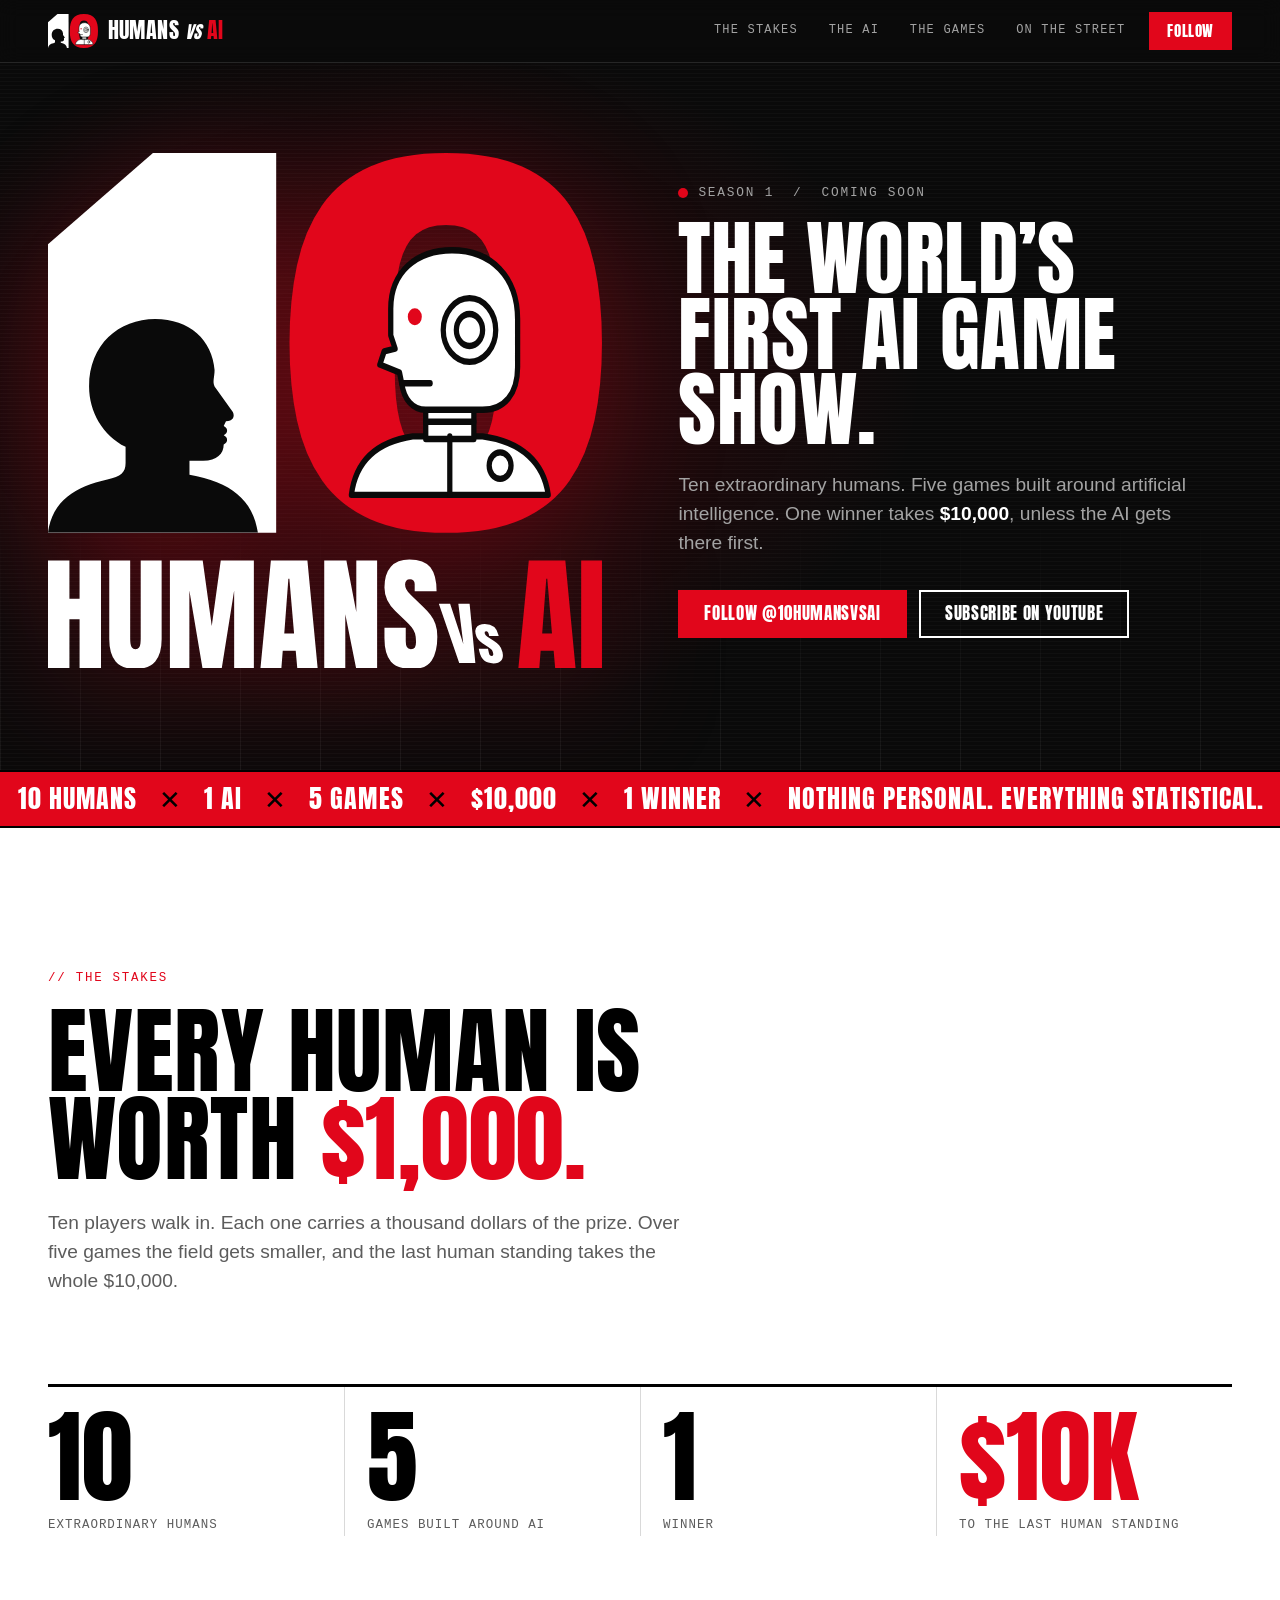
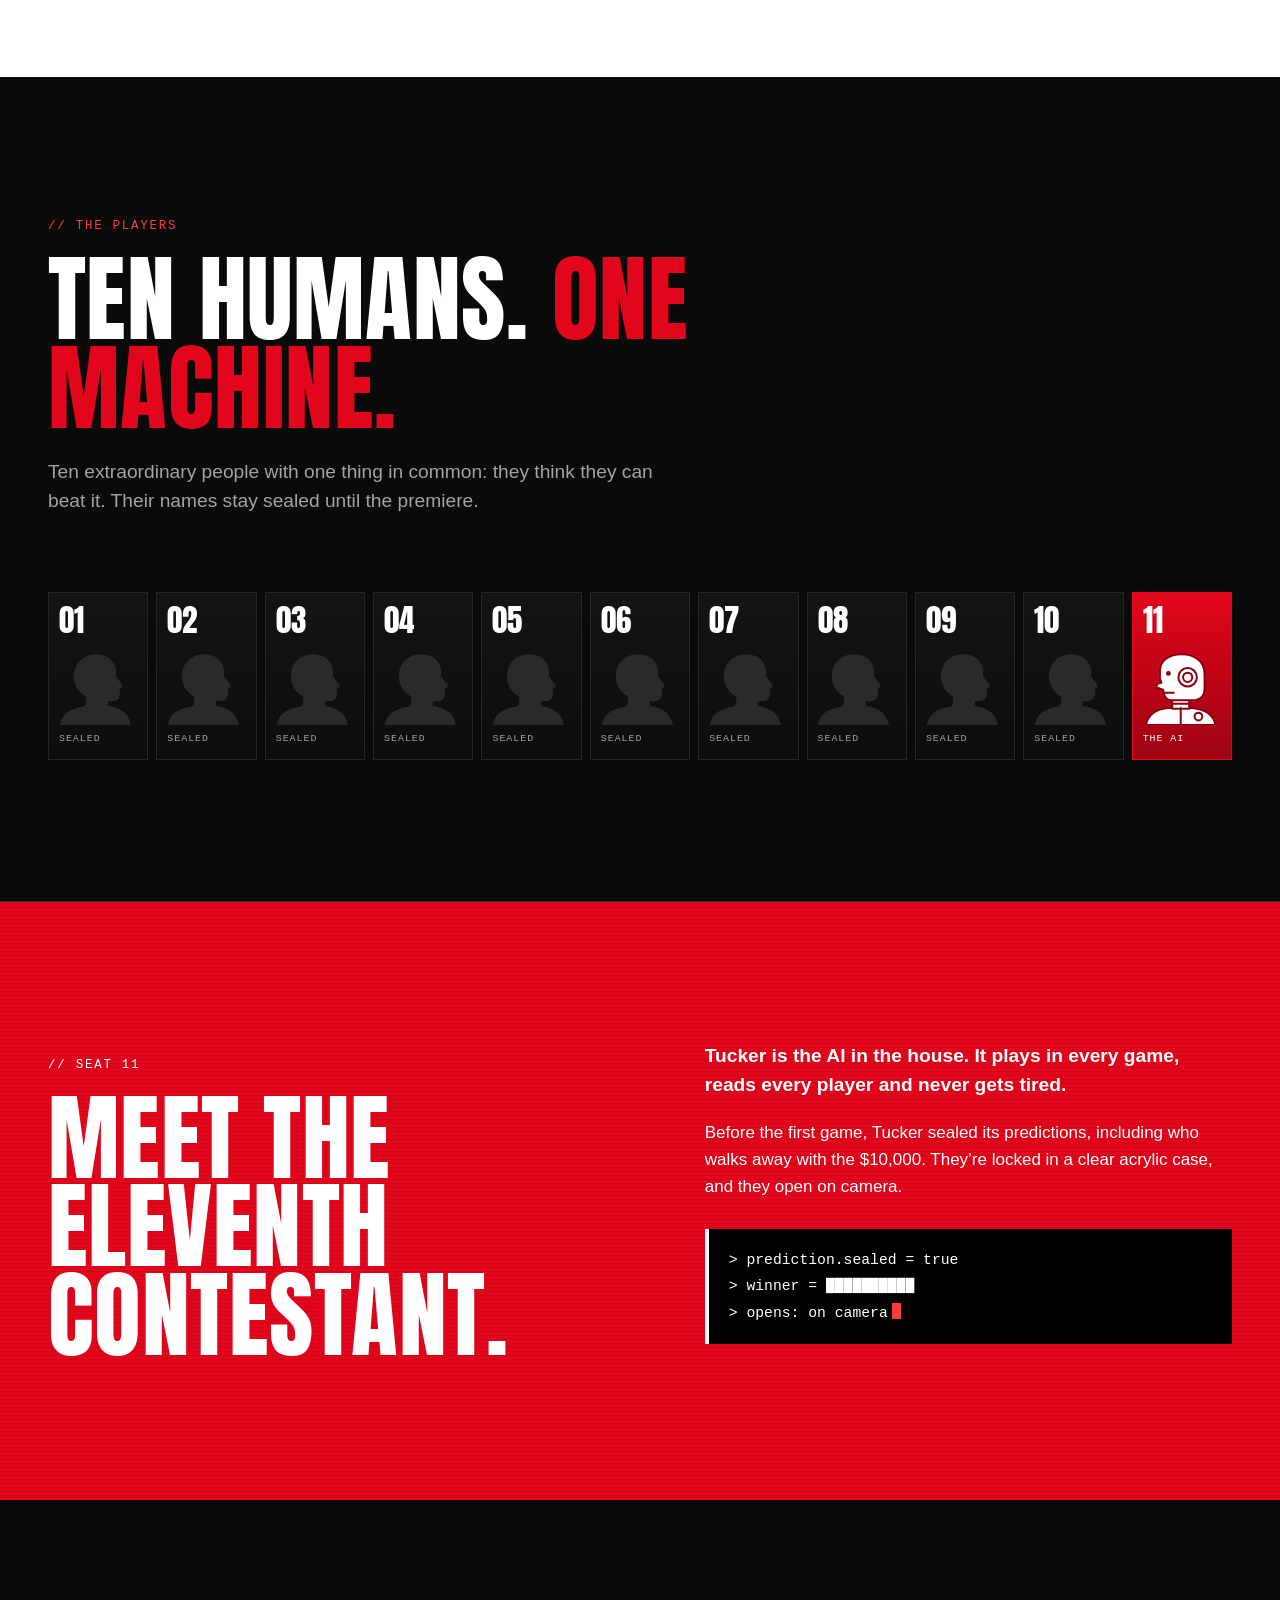
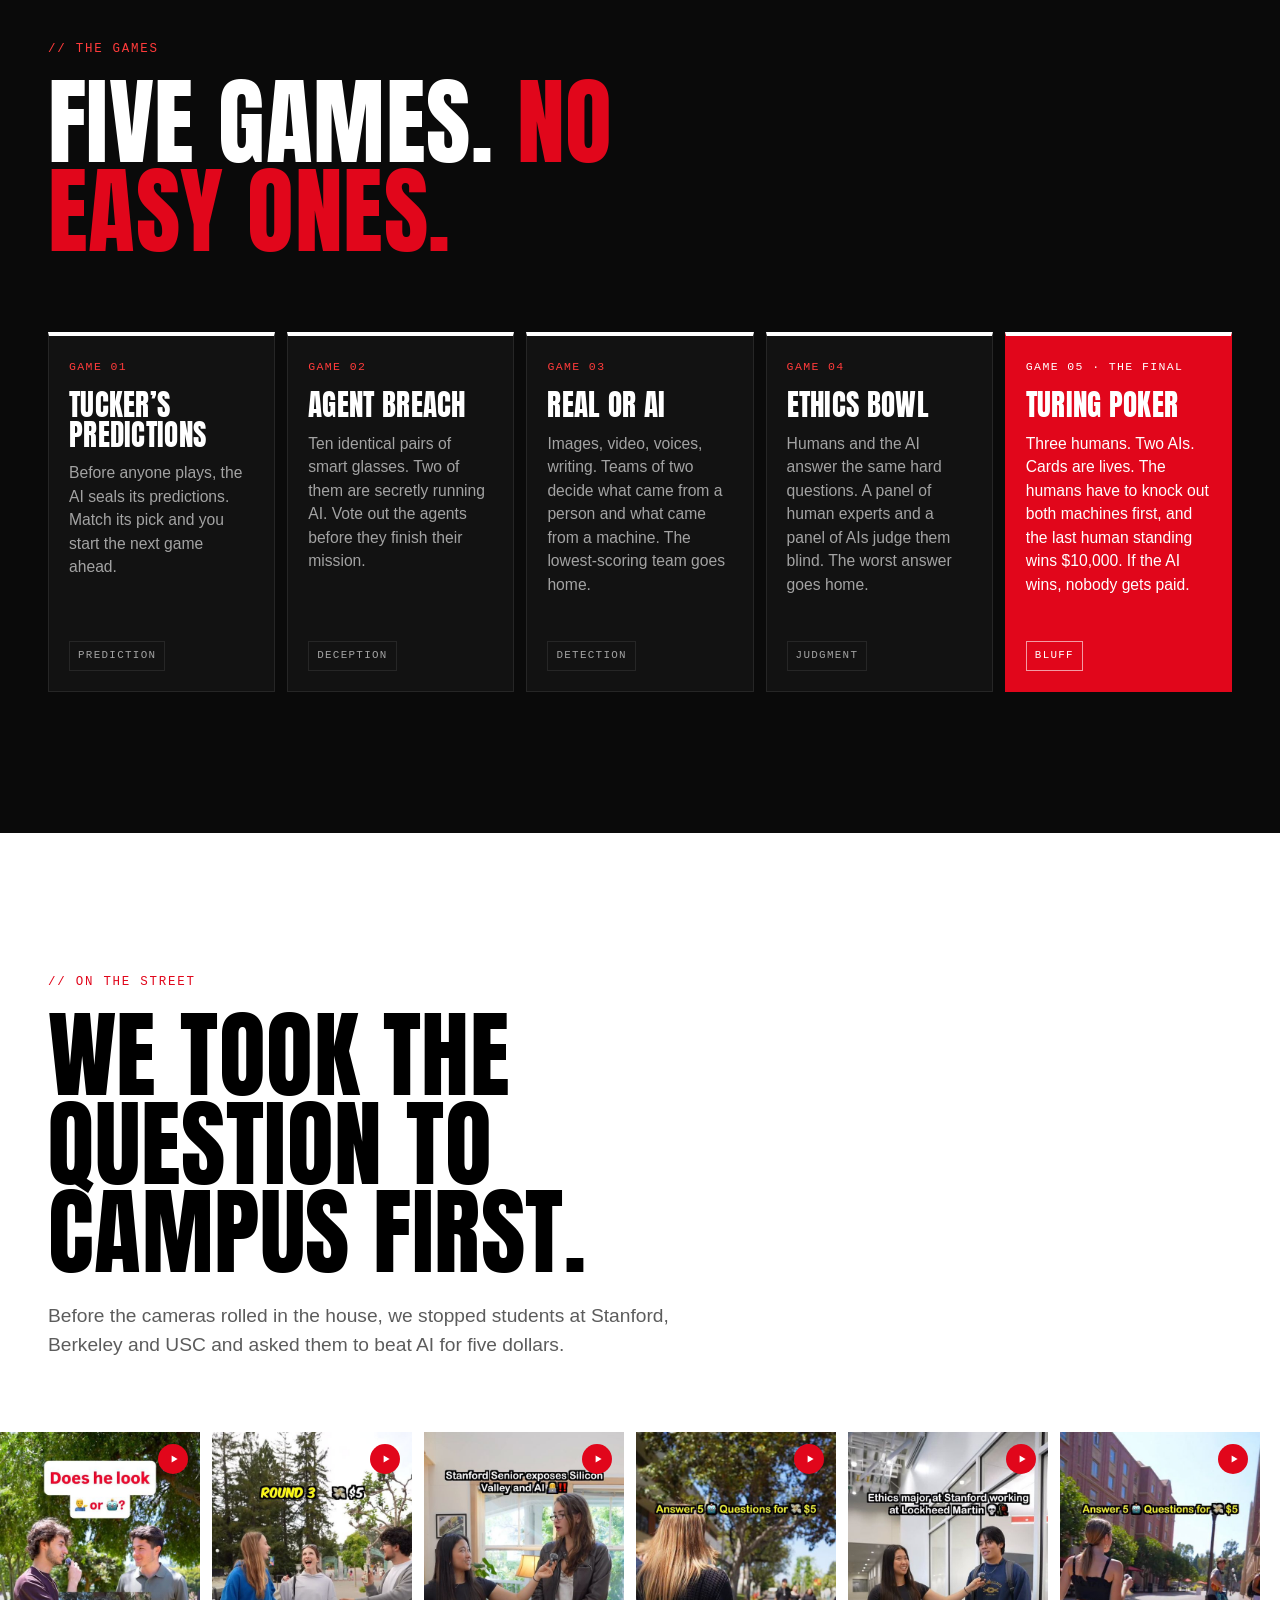
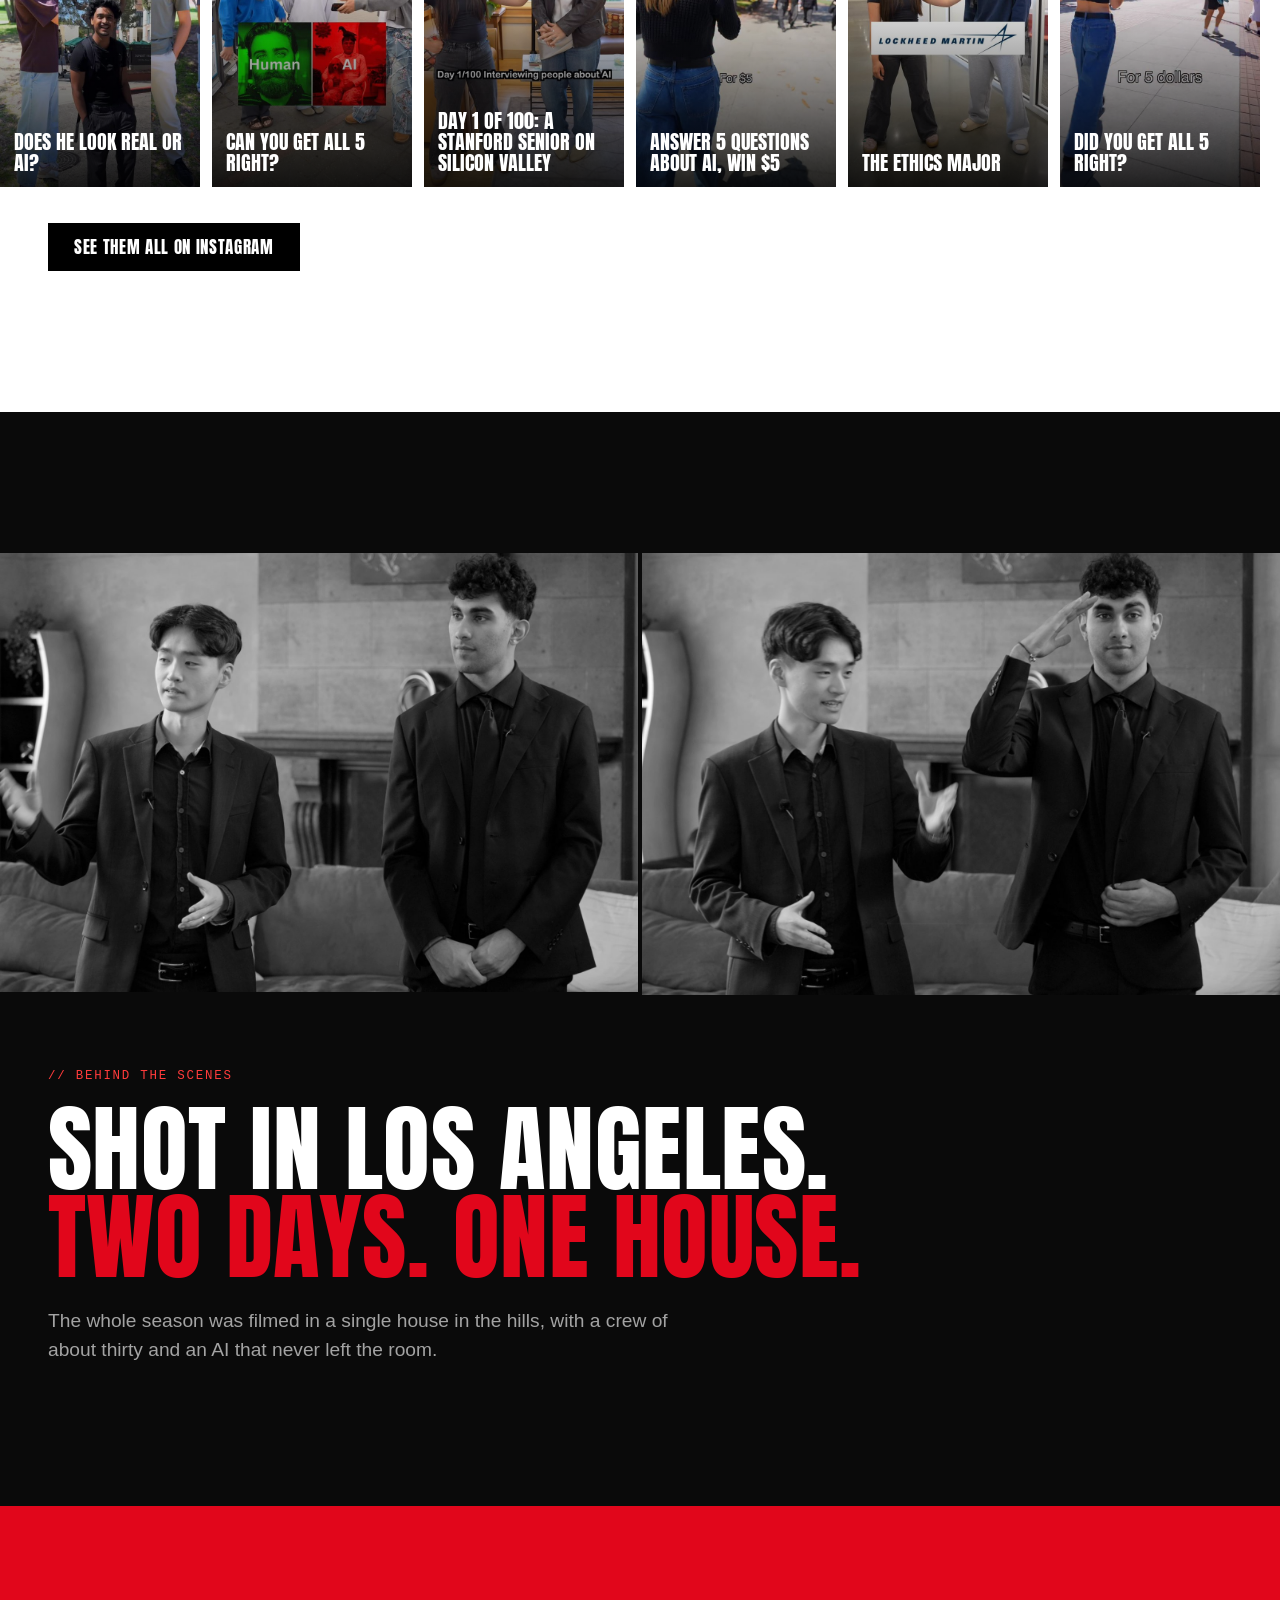
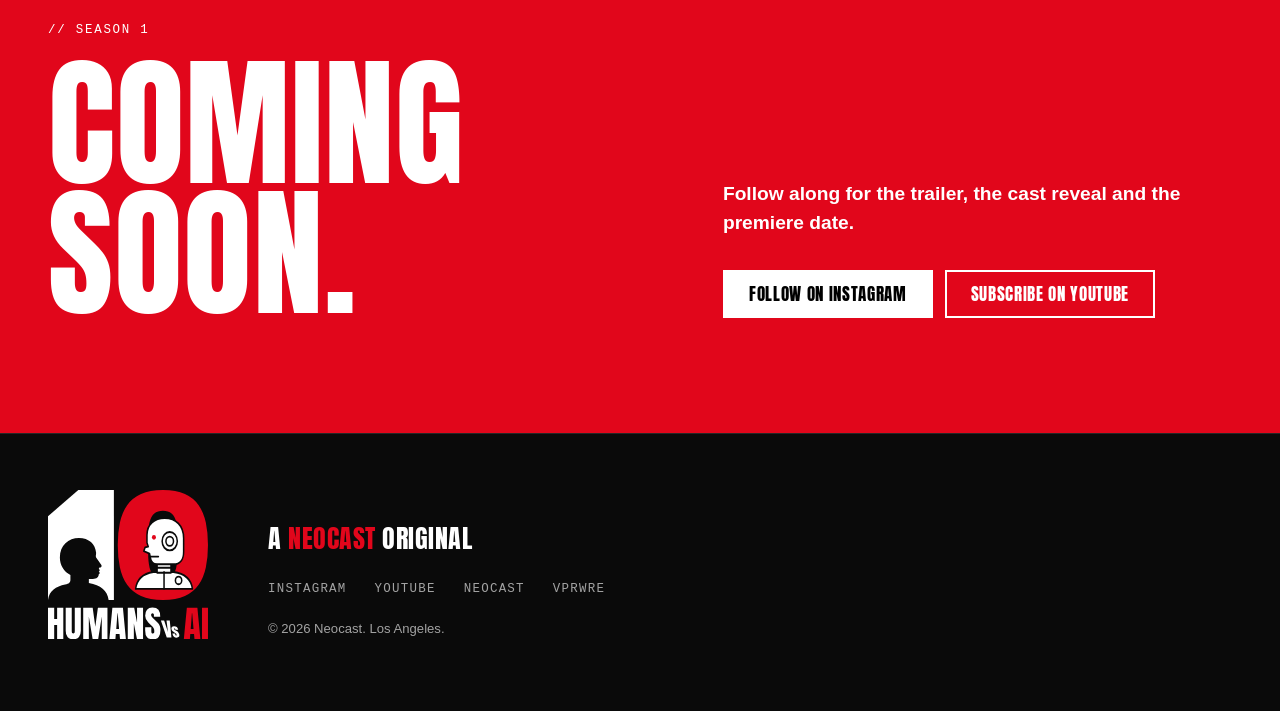
==== index.html @ 7e5c9a88 "Launch 10humansvsai.com Co-Authored-By: Claude Opus 5.5 <noreply@anthropic.com> Claude-Session: http" ====
<!doctype html>
<html lang="en">
<head>
<meta charset="utf-8">
<meta name="viewport" content="width=device-width, initial-scale=1">
<title>10 Humans vs. AI — The world’s first AI game show</title>
<meta name="description" content="Ten extraordinary humans. Five games built around artificial intelligence. One winner takes $10,000. A Neocast Original, coming soon.">
<link rel="canonical" href="https://10humansvsai.com/">
<meta property="og:site_name" content="10 Humans vs. AI">
<meta property="og:title" content="10 Humans vs. AI — The world’s first AI game show">
<meta property="og:description" content="Ten extraordinary humans. Five AI games. One winner takes $10,000.">
<meta property="og:url" content="https://10humansvsai.com/">
<meta property="og:image" content="https://10humansvsai.com/assets/img/og.png">
<meta property="og:type" content="video.tv_show">
<meta name="twitter:card" content="summary_large_image">
<meta name="theme-color" content="#0A0A0A">
<link rel="icon" href="favicon.svg" type="image/svg+xml">
<link rel="icon" href="favicon-64.png" type="image/png" sizes="64x64">
<link rel="apple-touch-icon" href="apple-touch-icon.png">
<link rel="preload" href="assets/fonts/anton.woff2" as="font" type="font/woff2" crossorigin>
<link rel="preload" href="assets/fonts/archivo.woff2" as="font" type="font/woff2" crossorigin>
<link rel="stylesheet" href="assets/site.css">
<script>document.documentElement.classList.add('js');</script>
<script type="application/ld+json">
{"@context":"https://schema.org","@type":"TVSeries","name":"10 Humans vs. AI","url":"https://10humansvsai.com/",
 "description":"The world’s first AI game show. Ten extraordinary humans, five AI games, one winner takes $10,000.",
 "image":"https://10humansvsai.com/assets/img/og.png",
 "productionCompany":{"@type":"Organization","name":"Neocast","url":"https://neocast.us/"},
 "sameAs":["https://www.instagram.com/10humansvsai/"]}
</script>
</head>
<body>
<a class="skip" href="#main">Skip to content</a>

<header class="top">
  <a class="brand" href="#top" aria-label="10 Humans vs. AI, home">
    <img src="assets/img/mark-dark.svg" width="58" height="40" alt="">
    <span>Humans <em>vs</em> <b>AI</b></span>
  </a>
  <nav aria-label="Primary">
    <a href="#stakes">The stakes</a>
    <a href="#ai">The AI</a>
    <a href="#games">The games</a>
    <a href="#street">On the street</a>
  </nav>
  <a class="btn btn-red btn-sm" href="https://www.instagram.com/10humansvsai/">Follow</a>
</header>

<main id="main">

  <!-- HERO -->
  <section class="hero" id="top" aria-labelledby="hero-h">
    <div class="hero-grid">
      <h1 id="hero-h" class="hero-logo">
        <img src="assets/img/logo-dark.svg" width="622" height="567" alt="10 Humans vs. AI">
      </h1>
      <div class="hero-copy">
        <p class="kicker"><span class="dot" aria-hidden="true"></span> Season 1 &nbsp;/&nbsp; Coming soon</p>
        <p class="hero-line">The world’s first AI game show.</p>
        <p class="hero-sub">Ten extraordinary humans. Five games built around artificial intelligence. One winner takes <strong>$10,000</strong>, unless the AI gets there first.</p>
        <p class="actions">
          <a class="btn btn-red" href="https://www.instagram.com/10humansvsai/">Follow @10humansvsai</a>
          <a class="btn btn-ghost" href="https://www.youtube.com/@mrtle">Subscribe on YouTube</a>
        </p>
      </div>
    </div>
  </section>

  <div class="ticker" aria-hidden="true">
    <div class="ticker-track">
      <span>10 humans</span><i>✕</i><span>1 AI</span><i>✕</i><span>5 games</span><i>✕</i><span>$10,000</span><i>✕</i><span>1 winner</span><i>✕</i><span>Nothing personal. Everything statistical.</span><i>✕</i>
      <span>10 humans</span><i>✕</i><span>1 AI</span><i>✕</i><span>5 games</span><i>✕</i><span>$10,000</span><i>✕</i><span>1 winner</span><i>✕</i><span>Nothing personal. Everything statistical.</span><i>✕</i>
    </div>
  </div>

  <!-- STAKES -->
  <section class="stakes paper" id="stakes" aria-labelledby="stakes-h">
    <div class="wrap">
      <p class="label">The stakes</p>
      <h2 id="stakes-h">Every human is worth <span class="red">$1,000.</span></h2>
      <p class="lede">Ten players walk in. Each one carries a thousand dollars of the prize. Over five games the field gets smaller, and the last human standing takes the whole $10,000.</p>
      <ol class="board" aria-label="The format in numbers">
        <li><span class="n">10</span><span class="w">extraordinary humans</span></li>
        <li><span class="n">5</span><span class="w">games built around AI</span></li>
        <li><span class="n">1</span><span class="w">winner</span></li>
        <li class="hot"><span class="n">$10K</span><span class="w">to the last human standing</span></li>
      </ol>
    </div>
  </section>

  <!-- ROSTER -->
  <section class="roster" id="roster" aria-labelledby="roster-h">
    <div class="wrap">
      <p class="label">The players</p>
      <h2 id="roster-h">Ten humans. <span class="red">One machine.</span></h2>
      <p class="lede">Ten extraordinary people with one thing in common: they think they can beat it. Their names stay sealed until the premiere.</p>
      <ul class="seats">
        <li><span class="seat-n">01</span><span class="seat-s">Sealed</span></li>
        <li><span class="seat-n">02</span><span class="seat-s">Sealed</span></li>
        <li><span class="seat-n">03</span><span class="seat-s">Sealed</span></li>
        <li><span class="seat-n">04</span><span class="seat-s">Sealed</span></li>
        <li><span class="seat-n">05</span><span class="seat-s">Sealed</span></li>
        <li><span class="seat-n">06</span><span class="seat-s">Sealed</span></li>
        <li><span class="seat-n">07</span><span class="seat-s">Sealed</span></li>
        <li><span class="seat-n">08</span><span class="seat-s">Sealed</span></li>
        <li><span class="seat-n">09</span><span class="seat-s">Sealed</span></li>
        <li><span class="seat-n">10</span><span class="seat-s">Sealed</span></li>
        <li class="seat-ai"><span class="seat-n">11</span><span class="seat-s">The AI</span></li>
      </ul>
    </div>
  </section>

  <!-- THE AI -->
  <section class="ai" id="ai" aria-labelledby="ai-h">
    <div class="wrap ai-grid">
      <div>
        <p class="label">Seat 11</p>
        <h2 id="ai-h">Meet the eleventh contestant.</h2>
      </div>
      <div class="ai-copy">
        <p class="lede">Tucker is the AI in the house. It plays in every game, reads every player and never gets tired.</p>
        <p>Before the first game, Tucker sealed its predictions, including who walks away with the $10,000. They’re locked in a clear acrylic case, and they open on camera.</p>
        <p class="terminal" aria-label="Tucker’s status"><span class="t-line">&gt; prediction.sealed = true</span><span class="t-line">&gt; winner = ██████████</span><span class="t-line t-last">&gt; opens: on camera<span class="caret" aria-hidden="true"></span></span></p>
      </div>
    </div>
  </section>

  <!-- GAMES -->
  <section class="games" id="games" aria-labelledby="games-h">
    <div class="wrap">
      <p class="label">The games</p>
      <h2 id="games-h">Five games. <span class="red">No easy ones.</span></h2>
      <ol class="game-list">
        <li class="game">
          <span class="g-no">Game 01</span>
          <h3>Tucker’s Predictions</h3>
          <p>Before anyone plays, the AI seals its predictions. Match its pick and you start the next game ahead.</p>
          <span class="g-tag">Prediction</span>
        </li>
        <li class="game">
          <span class="g-no">Game 02</span>
          <h3>Agent Breach</h3>
          <p>Ten identical pairs of smart glasses. Two of them are secretly running AI. Vote out the agents before they finish their mission.</p>
          <span class="g-tag">Deception</span>
        </li>
        <li class="game">
          <span class="g-no">Game 03</span>
          <h3>Real or AI</h3>
          <p>Images, video, voices, writing. Teams of two decide what came from a person and what came from a machine. The lowest-scoring team goes home.</p>
          <span class="g-tag">Detection</span>
        </li>
        <li class="game">
          <span class="g-no">Game 04</span>
          <h3>Ethics Bowl</h3>
          <p>Humans and the AI answer the same hard questions. A panel of human experts and a panel of AIs judge them blind. The worst answer goes home.</p>
          <span class="g-tag">Judgment</span>
        </li>
        <li class="game game-final">
          <span class="g-no">Game 05 · The final</span>
          <h3>Turing Poker</h3>
          <p>Three humans. Two AIs. Cards are lives. The humans have to knock out both machines first, and the last human standing wins $10,000. If the AI wins, nobody gets paid.</p>
          <span class="g-tag">Bluff</span>
        </li>
      </ol>
    </div>
  </section>

  <!-- STREET -->
  <section class="street paper" id="street" aria-labelledby="street-h">
    <div class="wrap">
      <p class="label">On the street</p>
      <h2 id="street-h">We took the question to campus first.</h2>
      <p class="lede">Before the cameras rolled in the house, we stopped students at Stanford, Berkeley and USC and asked them to beat AI for five dollars.</p>
    </div>
    <ul class="reels" aria-label="Street videos on Instagram">
      <li><a href="https://www.instagram.com/reel/DZvow4UhGSh/"><img src="assets/img/street-1.jpg" width="540" height="960" loading="lazy" alt="Two students on campus with a photo of a third person: does he look real or AI?"><span>Does he look real or AI?</span></a></li>
      <li><a href="https://www.instagram.com/reel/DY3_8XICktY/"><img src="assets/img/street-5.jpg" width="540" height="960" loading="lazy" alt="Three students playing a Human or AI round on campus"><span>Can you get all 5 right?</span></a></li>
      <li><a href="https://www.instagram.com/reel/Da5mbqpiMnm/"><img src="assets/img/street-0.jpg" width="540" height="960" loading="lazy" alt="An interviewer with a microphone and a Stanford senior"><span>Day 1 of 100: a Stanford senior on Silicon Valley</span></a></li>
      <li><a href="https://www.instagram.com/reel/DZNcsG7hMuh/"><img src="assets/img/street-3.jpg" width="540" height="960" loading="lazy" alt="A student walking on campus: answer 5 questions about AI for $5"><span>Answer 5 questions about AI, win $5</span></a></li>
      <li><a href="https://www.instagram.com/reel/DY8Xbw7iV-2/"><img src="assets/img/street-4.jpg" width="540" height="960" loading="lazy" alt="An interviewer with a student who studies ethics"><span>The ethics major</span></a></li>
      <li><a href="https://www.instagram.com/reel/DZNcvqIhwrU/"><img src="assets/img/street-2.jpg" width="540" height="960" loading="lazy" alt="A student walking on campus toward the camera crew"><span>Did you get all 5 right?</span></a></li>
    </ul>
    <div class="wrap"><p class="actions"><a class="btn btn-black" href="https://www.instagram.com/10humansvsai/">See them all on Instagram</a></p></div>
  </section>

  <!-- SET -->
  <section class="set" aria-labelledby="set-h">
    <div class="set-photos">
      <img src="assets/img/set-1.jpg" width="1600" height="1102" loading="lazy" alt="Two men in black suits on the set of 10 Humans vs. AI">
      <img src="assets/img/set-2.jpg" width="1600" height="1108" loading="lazy" alt="On set, one man salutes the camera while the other gestures">
    </div>
    <div class="wrap set-copy">
      <p class="label">Behind the scenes</p>
      <h2 id="set-h">Shot in Los Angeles. <span class="red">Two days. One house.</span></h2>
      <p class="lede">The whole season was filmed in a single house in the hills, with a crew of about thirty and an AI that never left the room.</p>
    </div>
  </section>

  <!-- WATCH -->
  <section class="watch" id="watch" aria-labelledby="watch-h">
    <div class="wrap watch-grid">
      <div>
        <p class="label label-on-red">Season 1</p>
        <h2 id="watch-h">Coming soon.</h2>
      </div>
      <div>
        <p class="lede">Follow along for the trailer, the cast reveal and the premiere date.</p>
        <p class="actions">
          <a class="btn btn-white" href="https://www.instagram.com/10humansvsai/">Follow on Instagram</a>
          <a class="btn btn-ghost" href="https://www.youtube.com/@mrtle">Subscribe on YouTube</a>
        </p>
      </div>
    </div>
  </section>
</main>

<footer class="foot">
  <div class="wrap foot-grid">
    <a class="foot-logo" href="#top"><img src="assets/img/logo-dark.svg" width="622" height="567" alt="10 Humans vs. AI" loading="lazy"></a>
    <div>
      <p class="foot-orig">A <a href="https://neocast.us/">Neocast</a> Original</p>
      <ul class="foot-links">
        <li><a href="https://www.instagram.com/10humansvsai/">Instagram</a></li>
        <li><a href="https://www.youtube.com/@mrtle">YouTube</a></li>
        <li><a href="https://neocast.us/">Neocast</a></li>
        <li><a href="https://vprwre.com/">VPRWRE</a></li>
      </ul>
      <p class="fine">© 2026 Neocast. Los Angeles.</p>
    </div>
  </div>
</footer>

<div class="hud" aria-hidden="true"><span class="hud-k">Humans left</span> <span class="hud-v" id="hud">10</span></div>

<script>
(function () {
  // "Humans left" counter: drops from 10 to 1 as you scroll through the page.
  var hud = document.getElementById('hud');
  var box = hud && hud.parentNode;
  if (hud) {
    var last = 10;
    var tick = function () {
      var max = document.documentElement.scrollHeight - window.innerHeight;
      var p = max > 0 ? Math.min(1, Math.max(0, window.scrollY / max)) : 0;
      var n = Math.max(1, 10 - Math.floor(p * 10));
      box.classList.toggle('on', window.scrollY > window.innerHeight * 0.6);
      if (n !== last) {
        last = n;
        hud.textContent = n === 1 ? '1 · winner' : String(n);
        box.classList.toggle('last', n === 1);
        box.classList.remove('bump'); void box.offsetWidth; box.classList.add('bump');
      }
    };
    window.addEventListener('scroll', tick, { passive: true });
    window.addEventListener('resize', tick);
    tick();
  }
  // Reveal on scroll.
  var els = document.querySelectorAll('.reveal, .terminal, .seats, .game-list, .board');
  if ('IntersectionObserver' in window) {
    var io = new IntersectionObserver(function (entries) {
      entries.forEach(function (e) { if (e.isIntersecting) { e.target.classList.add('in'); io.unobserve(e.target); } });
    }, { threshold: 0.2 });
    els.forEach(function (el) { io.observe(el); });
  } else {
    els.forEach(function (el) { el.classList.add('in'); });
  }
})();
</script>
</body>
</html>
---- assets/site.css ----
@font-face { font-family: "Anton"; src: url("fonts/anton.woff2") format("woff2"); font-weight: 400; font-style: normal; font-display: swap; }
@font-face { font-family: "Archivo"; src: url("fonts/archivo.woff2") format("woff2-variations"), url("fonts/archivo.woff2") format("woff2"); font-weight: 100 900; font-stretch: 62% 125%; font-style: normal; font-display: swap; }
@font-face { font-family: "JetBrains Mono"; src: url("fonts/jetbrains-mono.woff2") format("woff2"); font-weight: 500; font-style: normal; font-display: swap; }

:root {
  --black: #0a0a0a;
  --ink: #000000;
  --white: #ffffff;
  --red: #e1061b;          /* logo red: fills, large type, white text on it (4.9:1) */
  --red-text: #ff3b3b;     /* red for small text on black (5.6:1) */
  --gray: #a3a3a3;         /* secondary text on black (7.8:1) */
  --gray-ink: #5c5c5c;     /* secondary text on white (6.7:1) */
  --line: #262626;
  --line-light: #d9d9d9;
  --display: "Anton", "Impact", "Haettenschweiler", "Arial Narrow Bold", sans-serif;
  --body: "Archivo", "Helvetica Neue", Arial, sans-serif;
  --mono: "JetBrains Mono", ui-monospace, "SF Mono", Menlo, monospace;
  --wrap: 1280px;
  --gutter: clamp(16px, 4vw, 48px);
}

* { box-sizing: border-box; }
html { scroll-behavior: smooth; -webkit-text-size-adjust: 100%; }
body { margin: 0; background: var(--black); color: var(--white); font-family: var(--body); font-size: 17px; line-height: 1.6; font-stretch: 100%; }
img { display: block; max-width: 100%; height: auto; }
a { color: inherit; }
:focus-visible { outline: 3px solid var(--red-text); outline-offset: 3px; }
.skip { position: absolute; left: -9999px; }
.skip:focus { left: 16px; top: 16px; z-index: 20; background: var(--white); color: var(--black); padding: 8px 12px; }
.wrap { max-width: calc(var(--wrap) + 2 * var(--gutter)); margin: 0 auto; padding: 0 var(--gutter); }
.red { color: var(--red); }

/* Type */
h2 {
  margin: 0;
  font-family: var(--display); font-weight: 400; text-transform: uppercase;
  font-size: clamp(2.6rem, 7.5vw, 6.5rem); line-height: 0.92; letter-spacing: 0.005em;
  max-width: 16ch;
}
h3 { margin: 0; font-family: var(--display); font-weight: 400; text-transform: uppercase; letter-spacing: 0.01em; }
.label {
  margin: 0 0 18px;
  font-family: var(--mono); font-size: 0.78rem; letter-spacing: 0.14em; text-transform: uppercase;
  color: var(--red-text);
}
.label::before { content: "// "; }
.lede { margin: 26px 0 0; max-width: 40rem; font-size: clamp(1.08rem, 1.5vw, 1.3rem); line-height: 1.5; color: var(--gray); }

/* Buttons */
.actions { display: flex; flex-wrap: wrap; gap: 12px; margin: 32px 0 0; }
.btn {
  display: inline-flex; align-items: center; justify-content: center;
  min-height: 48px; padding: 0 24px;
  font-family: var(--display); font-size: 1.05rem; letter-spacing: 0.04em; text-transform: uppercase; text-decoration: none;
  border: 2px solid transparent; transition: background .15s, color .15s, border-color .15s, transform .15s;
}
.btn:active { transform: translateY(1px); }
.btn-red { background: var(--red); color: var(--white); }
.btn-red:hover { background: var(--white); color: var(--ink); }
.btn-ghost { border-color: currentColor; color: var(--white); }
.btn-ghost:hover { background: var(--white); color: var(--ink); border-color: var(--white); }
.btn-black { background: var(--ink); color: var(--white); }
.btn-black:hover { background: var(--red); }
.btn-white { background: var(--white); color: var(--ink); }
.btn-white:hover { background: var(--ink); color: var(--white); }
.btn-sm { min-height: 38px; padding: 0 16px; font-size: 0.95rem; }

/* Top bar */
.top {
  position: sticky; top: 0; z-index: 10;
  display: flex; align-items: center; gap: 24px;
  padding: 12px max(var(--gutter), calc((100% - var(--wrap)) / 2));
  background: rgba(10, 10, 10, 0.9);
  -webkit-backdrop-filter: saturate(140%) blur(10px); backdrop-filter: saturate(140%) blur(10px);
  border-bottom: 1px solid var(--line);
}
.brand { display: flex; align-items: center; gap: 10px; text-decoration: none; margin-right: auto; }
.brand img { height: 34px; width: auto; }
.brand span { font-family: var(--display); font-size: 1.35rem; text-transform: uppercase; letter-spacing: 0.02em; line-height: 1; }
.brand em { font-style: italic; font-size: 0.8em; }
.brand b { font-weight: 400; color: var(--red); }
.top nav { display: flex; gap: clamp(14px, 2.4vw, 32px); }
.top nav a { font-family: var(--mono); font-size: 0.75rem; letter-spacing: 0.1em; text-transform: uppercase; text-decoration: none; color: var(--gray); }
.top nav a:hover { color: var(--white); }

/* Hero */
.hero {
  position: relative; overflow: hidden;
  padding: clamp(40px, 7vw, 104px) var(--gutter) clamp(56px, 8vw, 112px);
  background:
    radial-gradient(60% 70% at 30% 45%, rgba(225, 6, 27, 0.22), transparent 70%),
    repeating-linear-gradient(0deg, rgba(255,255,255,0.025) 0 1px, transparent 1px 4px),
    var(--black);
}
.hero::after { /* broadcast floor grid */
  content: ""; position: absolute; inset: auto 0 0 0; height: 38%;
  background: repeating-linear-gradient(90deg, rgba(255,255,255,0.06) 0 1px, transparent 1px 80px);
  -webkit-mask-image: linear-gradient(to bottom, transparent, #000);
  mask-image: linear-gradient(to bottom, transparent, #000);
  pointer-events: none;
}
.hero-grid {
  position: relative; z-index: 1;
  max-width: var(--wrap); margin: 0 auto;
  display: grid; grid-template-columns: minmax(0, 1fr) minmax(0, 1fr); gap: clamp(32px, 6vw, 96px); align-items: center;
}
.hero-logo { margin: 0; }
.hero-logo img { width: min(100%, 600px); animation: rise .9s cubic-bezier(.2,.7,.2,1) both; filter: drop-shadow(0 30px 60px rgba(225, 6, 27, 0.25)); }
.kicker { margin: 0; font-family: var(--mono); font-size: 0.8rem; letter-spacing: 0.14em; text-transform: uppercase; color: var(--gray); display: flex; align-items: center; gap: 10px; }
.dot { width: 10px; height: 10px; border-radius: 50%; background: var(--red); box-shadow: 0 0 0 0 rgba(225,6,27,.7); animation: pulse 1.8s infinite; }
.hero-line {
  margin: 18px 0 0; font-family: var(--display); text-transform: uppercase;
  font-size: clamp(2.6rem, 6.4vw, 5.6rem); line-height: 0.92; letter-spacing: 0.005em;
  animation: rise .9s .12s cubic-bezier(.2,.7,.2,1) both;
}
.hero-sub { margin: 24px 0 0; max-width: 32rem; font-size: clamp(1.05rem, 1.5vw, 1.25rem); line-height: 1.5; color: var(--gray); animation: rise .9s .22s cubic-bezier(.2,.7,.2,1) both; }
.hero-sub strong { color: var(--white); font-weight: 700; }
.hero .actions { animation: rise .9s .3s cubic-bezier(.2,.7,.2,1) both; }

@keyframes rise { from { opacity: 0; transform: translateY(24px); } to { opacity: 1; transform: none; } }
@keyframes pulse { 0% { box-shadow: 0 0 0 0 rgba(225,6,27,.7); } 70% { box-shadow: 0 0 0 10px rgba(225,6,27,0); } 100% { box-shadow: 0 0 0 0 rgba(225,6,27,0); } }

/* Ticker */
.ticker { background: var(--red); color: var(--white); overflow: hidden; border-block: 2px solid var(--ink); }
.ticker-track { display: flex; width: max-content; animation: marquee 38s linear infinite; }
.ticker span, .ticker i {
  flex: none; padding: 14px 18px;
  font-family: var(--display); font-size: clamp(1.1rem, 2vw, 1.6rem); text-transform: uppercase; letter-spacing: 0.04em; font-style: normal; line-height: 1;
}
.ticker i { color: var(--ink); padding: 14px 4px; }
@keyframes marquee { to { transform: translateX(-50%); } }

/* Paper sections (white) */
.paper { background: var(--white); color: var(--ink); }
.paper .lede { color: var(--gray-ink); }
.paper .label { color: var(--red); }

/* Stakes */
.stakes { padding: clamp(80px, 11vw, 160px) 0; }
.board {
  list-style: none; padding: 0; margin: clamp(48px, 7vw, 88px) 0 0;
  display: grid; grid-template-columns: repeat(4, minmax(0, 1fr));
  border-top: 3px solid var(--ink);
}
.board li { padding: 22px 22px 0 0; }
.board li + li { padding-left: 22px; border-left: 1px solid var(--line-light); }
.board .n { display: block; font-family: var(--display); font-size: clamp(3.4rem, 8vw, 7.5rem); line-height: 0.95; }
.board .w { display: block; margin-top: 10px; font-family: var(--mono); font-size: 0.78rem; letter-spacing: 0.08em; text-transform: uppercase; color: var(--gray-ink); }
.board .hot .n { color: var(--red); }

/* Roster */
.roster { padding: clamp(80px, 11vw, 160px) 0; border-bottom: 1px solid var(--line); }
.seats {
  list-style: none; padding: 0; margin: clamp(48px, 6vw, 80px) 0 0;
  display: grid; grid-template-columns: repeat(11, minmax(0, 1fr)); gap: 8px;
}
.seats li {
  position: relative; aspect-ratio: 3 / 5;
  display: flex; flex-direction: column; justify-content: space-between;
  padding: 12px 10px;
  border: 1px solid var(--line);
  background:
    url("img/seat-human.svg") center 62% / 78% auto no-repeat,
    linear-gradient(180deg, #141414, #0d0d0d);
  transition: border-color .2s, transform .2s;
}
.seats li:hover { border-color: var(--white); transform: translateY(-4px); }
.seat-n { font-family: var(--display); font-size: clamp(1.3rem, 2.4vw, 2.2rem); line-height: 1; }
.seat-s { font-family: var(--mono); font-size: 0.62rem; letter-spacing: 0.1em; text-transform: uppercase; color: var(--gray); }
.seats .seat-ai {
  border-color: var(--red);
  background:
    url("img/seat-ai.svg") center 62% / 78% auto no-repeat,
    linear-gradient(180deg, #e1061b, #9e0412);
}
.seats .seat-ai .seat-s { color: var(--white); }
.js .seats li { opacity: 0; transform: translateY(16px); }
.seats.in li { opacity: 1; transform: none; transition: opacity .5s, transform .5s, border-color .2s; }
.seats.in li:nth-child(2) { transition-delay: .04s; } .seats.in li:nth-child(3) { transition-delay: .08s; }
.seats.in li:nth-child(4) { transition-delay: .12s; } .seats.in li:nth-child(5) { transition-delay: .16s; }
.seats.in li:nth-child(6) { transition-delay: .2s; }  .seats.in li:nth-child(7) { transition-delay: .24s; }
.seats.in li:nth-child(8) { transition-delay: .28s; } .seats.in li:nth-child(9) { transition-delay: .32s; }
.seats.in li:nth-child(10) { transition-delay: .36s; } .seats.in li:nth-child(11) { transition-delay: .55s; }
.seats.in li:hover { transform: translateY(-4px); transition-delay: 0s; }

/* The AI (red) */
.ai { background: var(--red); color: var(--white); padding: clamp(80px, 11vw, 160px) 0; position: relative; overflow: hidden; }
.ai::before {
  content: ""; position: absolute; inset: 0;
  background: repeating-linear-gradient(0deg, rgba(0,0,0,0.07) 0 1px, transparent 1px 4px);
  pointer-events: none;
}
.ai .label { color: var(--white); }
.ai .lede { color: var(--white); font-weight: 600; margin-top: 0; }
.ai-grid { position: relative; display: grid; grid-template-columns: minmax(0, 1.1fr) minmax(0, 1fr); gap: clamp(32px, 6vw, 96px); align-items: end; }
.ai-copy p { margin: 0 0 1em; max-width: 36rem; }
.terminal {
  margin-top: 28px !important;
  background: var(--ink); color: var(--white);
  font-family: var(--mono); font-size: 0.92rem; line-height: 1.8;
  padding: 18px 20px; border-left: 4px solid var(--white);
}
.t-line { display: block; white-space: nowrap; overflow: hidden; }
.js .terminal .t-line { max-width: 0; }
.terminal.in .t-line { max-width: 100%; transition: max-width 1.1s steps(28, end); }
.terminal.in .t-line:nth-child(2) { transition-delay: 1.1s; }
.terminal.in .t-line:nth-child(3) { transition-delay: 2.2s; }
.caret { display: inline-block; width: 0.6em; height: 1.1em; margin-left: 4px; vertical-align: -0.18em; background: var(--red-text); animation: blink 1s steps(1) infinite; }
@keyframes blink { 50% { opacity: 0; } }

/* Games */
.games { padding: clamp(80px, 11vw, 160px) 0; }
.game-list {
  list-style: none; padding: 0; margin: clamp(48px, 6vw, 80px) 0 0;
  display: grid; grid-template-columns: repeat(5, minmax(0, 1fr)); gap: 12px;
  counter-reset: g;
}
.game {
  position: relative; display: flex; flex-direction: column;
  padding: 22px 20px 20px; min-height: 360px;
  background: #121212; border: 1px solid var(--line); border-top: 4px solid var(--white);
  transition: transform .25s, border-color .25s, background .25s;
}
.game:hover { transform: translateY(-6px); border-top-color: var(--red); background: #161616; }
.g-no { font-family: var(--mono); font-size: 0.72rem; letter-spacing: 0.12em; text-transform: uppercase; color: var(--red-text); }
.game h3 { margin: 14px 0 12px; font-size: clamp(1.6rem, 2.3vw, 2.2rem); line-height: 1; }
.game p { margin: 0 0 20px; color: var(--gray); font-size: 0.98rem; line-height: 1.5; }
.g-tag { margin-top: auto; align-self: flex-start; font-family: var(--mono); font-size: 0.68rem; letter-spacing: 0.12em; text-transform: uppercase; padding: 5px 8px; border: 1px solid var(--line); color: var(--gray); }
.game-final { background: var(--red); border-color: var(--red); border-top-color: var(--white); }
.game-final:hover { background: #c80518; border-top-color: var(--white); }
.game-final .g-no, .game-final p, .game-final .g-tag { color: var(--white); }
.game-final .g-tag { border-color: rgba(255,255,255,.6); }
.js .game-list .game { opacity: 0; transform: translateY(20px); }
.game-list.in .game { opacity: 1; transform: none; transition: opacity .6s, transform .6s, border-color .25s, background .25s; }
.game-list.in .game:nth-child(2) { transition-delay: .08s; } .game-list.in .game:nth-child(3) { transition-delay: .16s; }
.game-list.in .game:nth-child(4) { transition-delay: .24s; } .game-list.in .game:nth-child(5) { transition-delay: .32s; }
.game-list.in .game:hover { transform: translateY(-6px); transition-delay: 0s; }

/* Street */
.street { padding: clamp(80px, 11vw, 160px) 0; }
.reels {
  list-style: none; margin: clamp(40px, 6vw, 72px) 0 0;
  padding: 0 max(var(--gutter), calc((100% - var(--wrap)) / 2));
  display: grid; grid-auto-flow: column; grid-auto-columns: minmax(200px, 1fr); gap: 12px;
  overflow-x: auto; scroll-snap-type: x mandatory; scrollbar-width: thin;
}
.reels li { scroll-snap-align: start; }
.reels a { position: relative; display: block; text-decoration: none; color: var(--white); background: var(--ink); overflow: hidden; }
.reels img { aspect-ratio: 9 / 16; width: 100%; object-fit: cover; transition: transform .4s, opacity .4s; }
.reels a::after { content: ""; position: absolute; inset: 40% 0 0 0; background: linear-gradient(transparent, rgba(0,0,0,.85)); }
.reels span { position: absolute; z-index: 1; left: 14px; right: 14px; bottom: 14px; font-family: var(--display); font-size: 1.25rem; line-height: 1.05; text-transform: uppercase; }
.reels a::before {
  content: ""; position: absolute; z-index: 1; top: 12px; right: 12px; width: 30px; height: 30px; border-radius: 50%;
  background: var(--red) url("data:image/svg+xml,%3Csvg xmlns='http://www.w3.org/2000/svg' viewBox='0 0 10 10'%3E%3Cpath d='M3 2l5 3-5 3z' fill='%23fff'/%3E%3C/svg%3E") 55% 50% / 12px no-repeat;
}
.reels a:hover img { transform: scale(1.04); opacity: .9; }
.street .actions { margin-top: 36px; }

/* Set */
.set { padding: clamp(80px, 11vw, 160px) 0; }
.set-photos { display: grid; grid-template-columns: 1fr 1fr; gap: 4px; margin-bottom: clamp(40px, 6vw, 72px); }
.set-photos img { width: 100%; height: auto; }
.set-copy h2 { max-width: 18ch; }

/* Watch */
.watch { background: var(--red); color: var(--white); padding: clamp(72px, 9vw, 128px) 0; }
.watch h2 { font-size: clamp(3.4rem, 11vw, 10rem); }
.watch .lede { color: var(--white); margin-top: 0; font-weight: 600; }
.label-on-red { color: var(--white); }
.watch-grid { display: grid; grid-template-columns: minmax(0, 1.2fr) minmax(0, 1fr); gap: clamp(28px, 5vw, 80px); align-items: end; }
.watch .btn-ghost:hover { color: var(--red); }

/* Footer */
.foot { padding: 56px 0 72px; border-top: 1px solid var(--line); }
.foot-grid { display: grid; grid-template-columns: 180px 1fr; gap: 40px; align-items: end; }
.foot-logo img { width: 160px; }
.foot-orig { margin: 0 0 14px; font-family: var(--display); font-size: 1.6rem; text-transform: uppercase; letter-spacing: 0.02em; }
.foot-orig a { color: var(--red); text-decoration: none; }
.foot-orig a:hover { text-decoration: underline; }
.foot-links { list-style: none; margin: 0; padding: 0; display: flex; flex-wrap: wrap; gap: 8px 28px; }
.foot-links a { font-family: var(--mono); font-size: 0.78rem; letter-spacing: 0.1em; text-transform: uppercase; color: var(--gray); text-decoration: none; }
.foot-links a:hover { color: var(--white); }
.fine { margin: 18px 0 0; font-size: 0.82rem; color: var(--gray); }

/* Humans-left HUD */
.hud {
  position: fixed; z-index: 9; right: 16px; bottom: 16px;
  display: flex; align-items: center; gap: 10px;
  padding: 8px 12px; background: var(--ink); border: 1px solid var(--line);
  font-family: var(--mono); font-size: 0.72rem; letter-spacing: 0.1em; text-transform: uppercase; color: var(--gray);
  opacity: 0; transform: translateY(10px); transition: opacity .3s, transform .3s; pointer-events: none;
}
.hud.on { opacity: 1; transform: none; }
.hud-v { font-family: var(--display); font-size: 1.35rem; letter-spacing: 0.02em; color: var(--white); line-height: 1; min-width: 1.4em; text-align: right; }
.hud.last { border-color: var(--red); }
.hud.last .hud-v { color: var(--red-text); }
.hud.bump .hud-v { animation: bump .35s; }
@keyframes bump { 0% { transform: scale(1.5); color: var(--red-text); } 100% { transform: none; } }

/* Responsive */
@media (max-width: 1100px) {
  .game-list { grid-template-columns: repeat(3, minmax(0, 1fr)); }
  .game { min-height: 300px; }
}
@media (max-width: 900px) {
  .top nav { display: none; }
  .hero-grid { grid-template-columns: 1fr; }
  .hero-logo img { width: min(84%, 460px); }
  .board { grid-template-columns: repeat(2, minmax(0, 1fr)); }
  .board li:nth-child(3) { padding-left: 0; border-left: 0; }
  .board li { padding-bottom: 24px; }
  .seats { grid-template-columns: repeat(6, minmax(0, 1fr)); }
  .seats .seat-ai { grid-column: span 1; }
  .ai-grid, .watch-grid { grid-template-columns: 1fr; align-items: start; }
  .game-list { grid-template-columns: 1fr 1fr; }
  .game-final { grid-column: 1 / -1; }
  .set-photos { grid-template-columns: 1fr; }
  .foot-grid { grid-template-columns: 1fr; }
}
@media (max-width: 560px) {
  body { font-size: 16px; }
  .brand span { font-size: 1.15rem; }
  .brand img { height: 28px; }
  .seats { grid-template-columns: repeat(4, minmax(0, 1fr)); gap: 6px; }
  .seats .seat-ai { grid-column: span 2; aspect-ratio: auto; background-size: auto 70%, auto; background-position: 85% 60%, 0 0; }
  .game-list { grid-template-columns: 1fr; }
  .game { min-height: 0; }
  .reels { grid-auto-columns: 62%; }
  .terminal { font-size: 0.8rem; }
  .hud { right: 10px; bottom: 10px; }
}
@media (prefers-reduced-motion: reduce) {
  html { scroll-behavior: auto; }
  *, *::before, *::after { animation: none !important; transition: none !important; }
  .js .seats li, .js .game-list .game { opacity: 1; transform: none; }
  .js .terminal .t-line { max-width: 100%; }
}
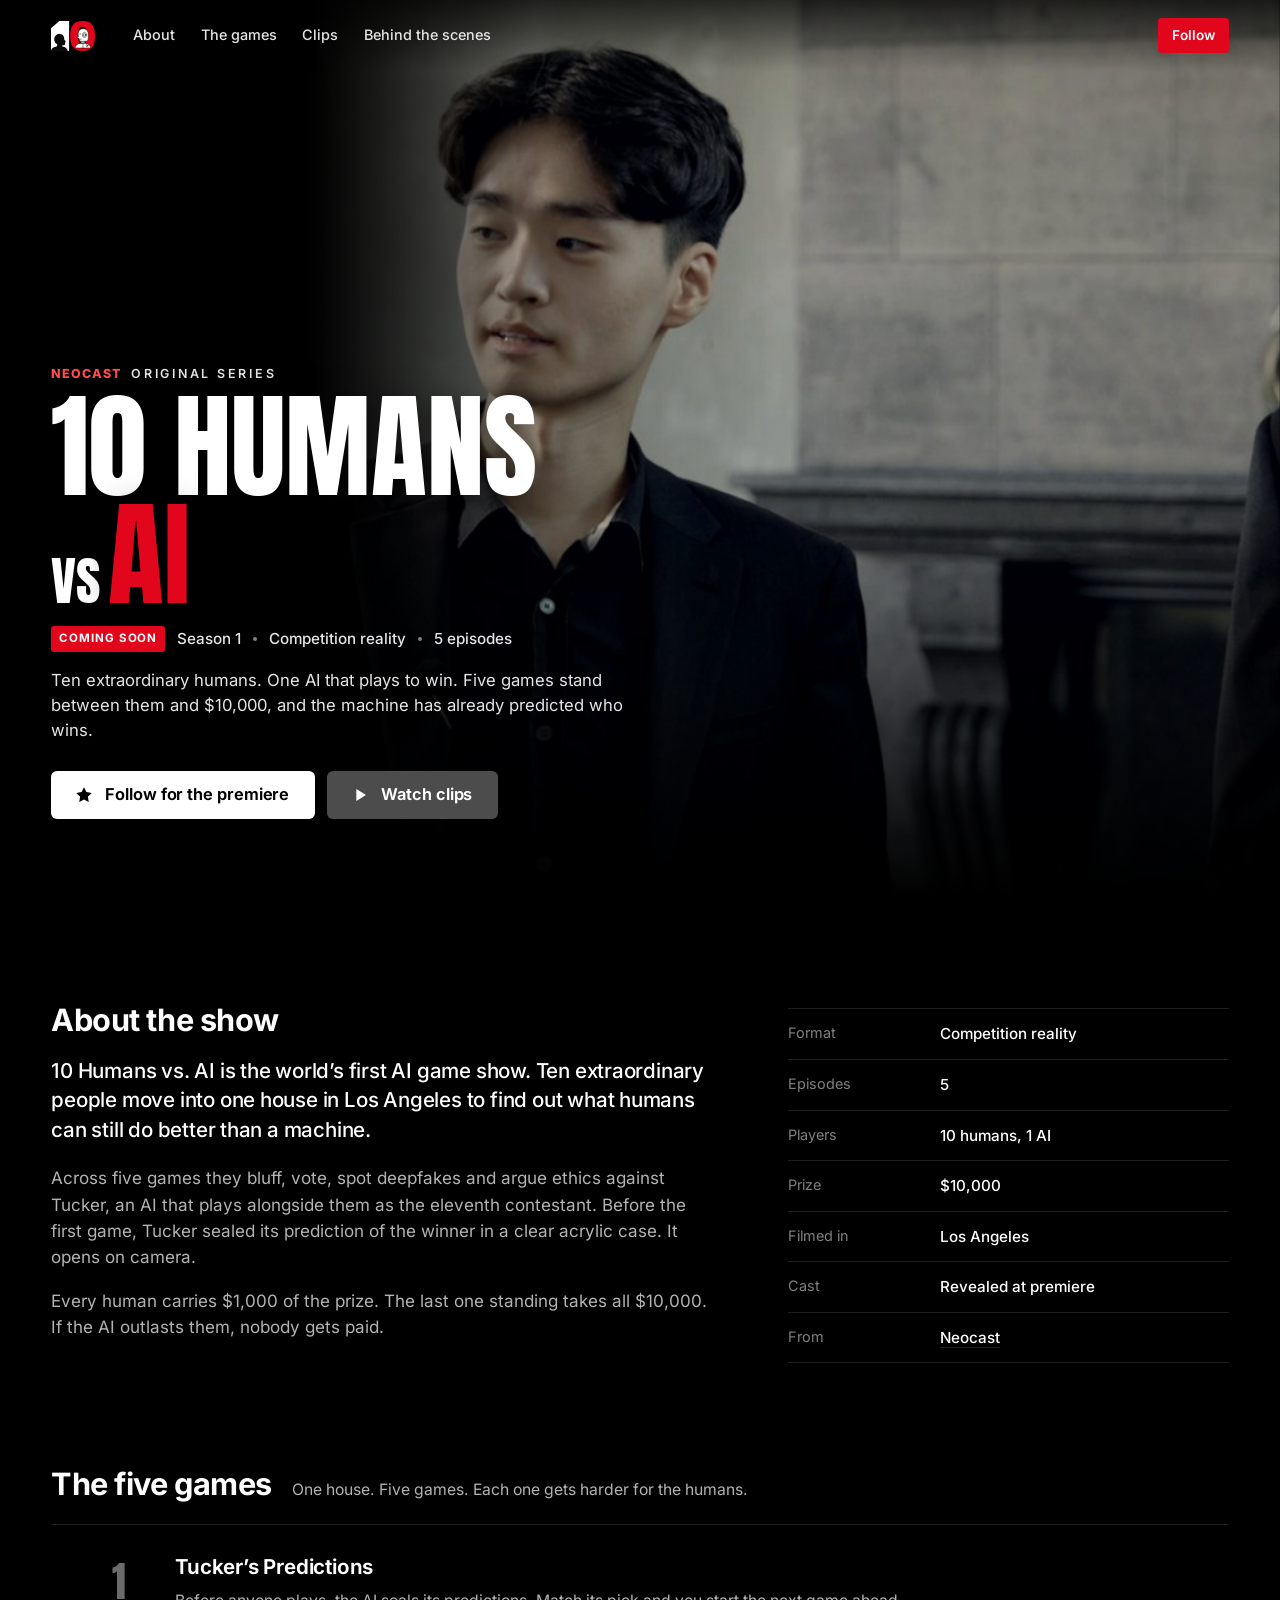
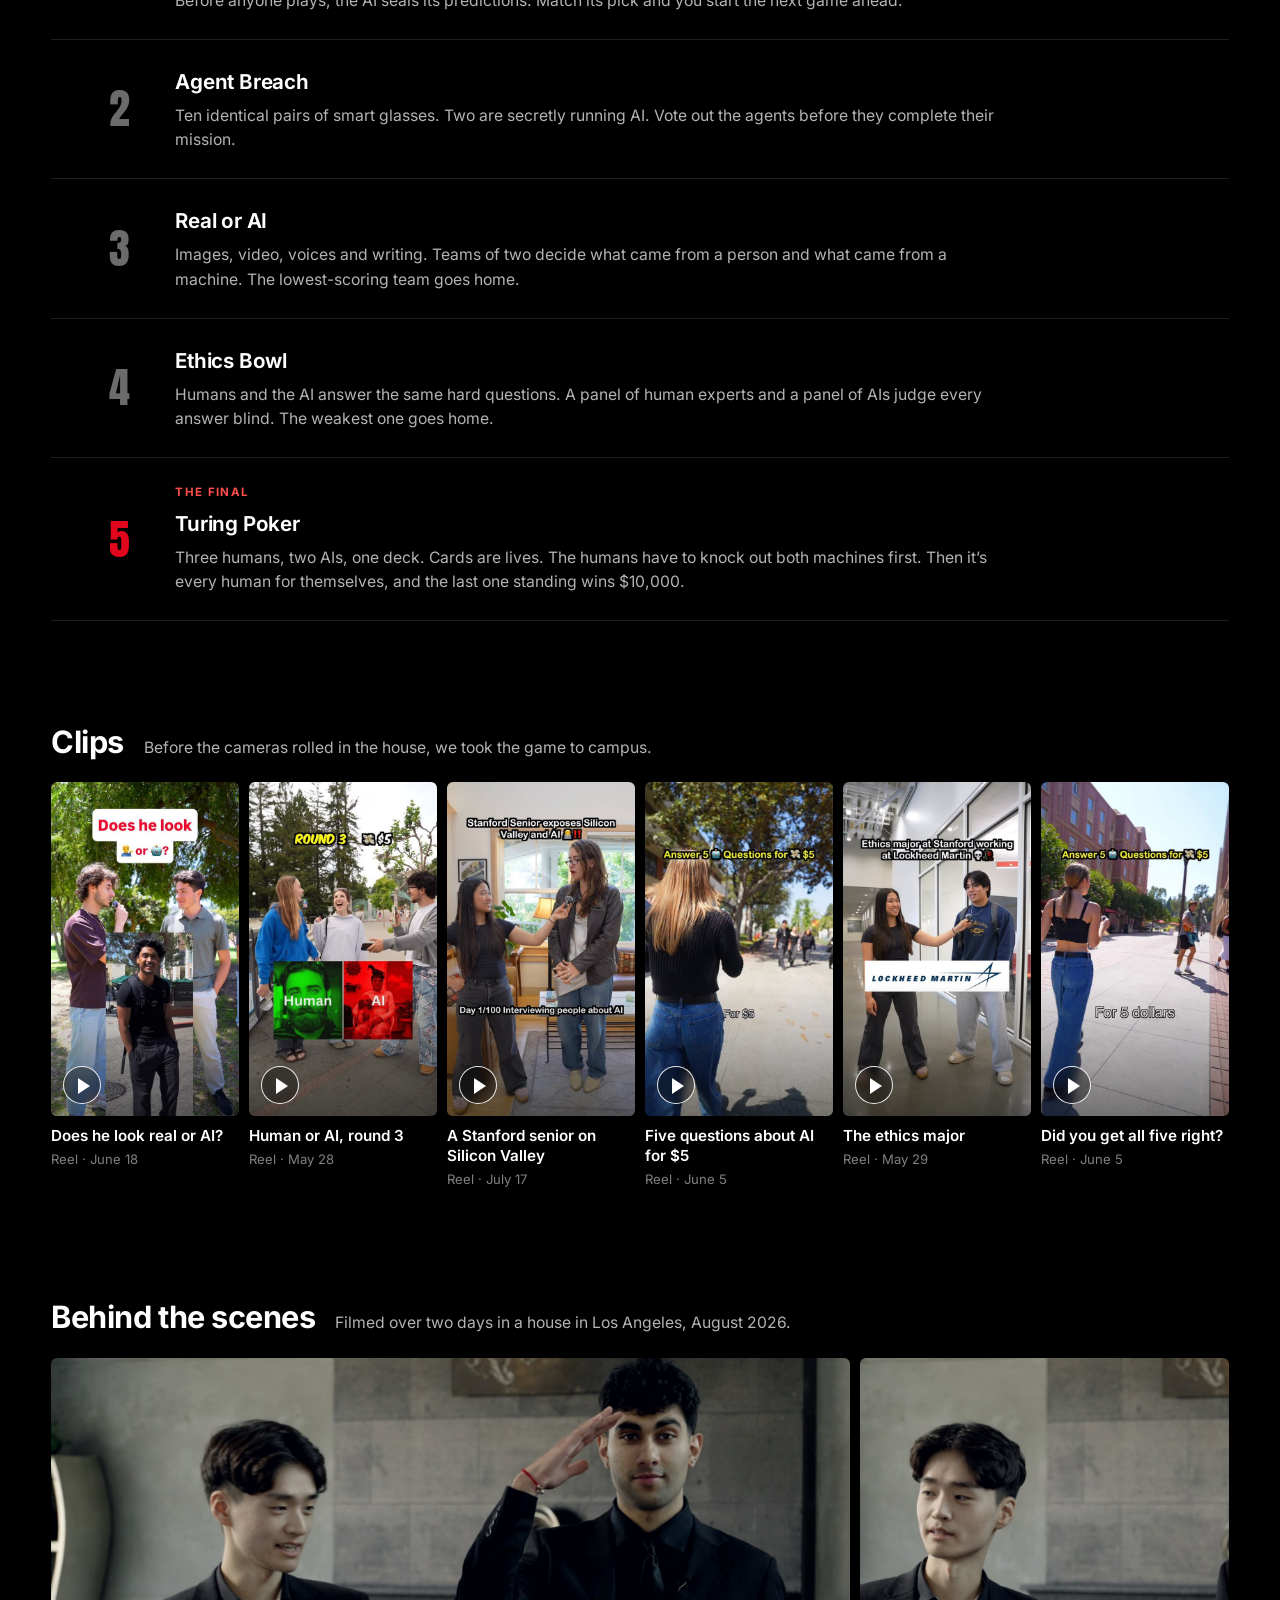
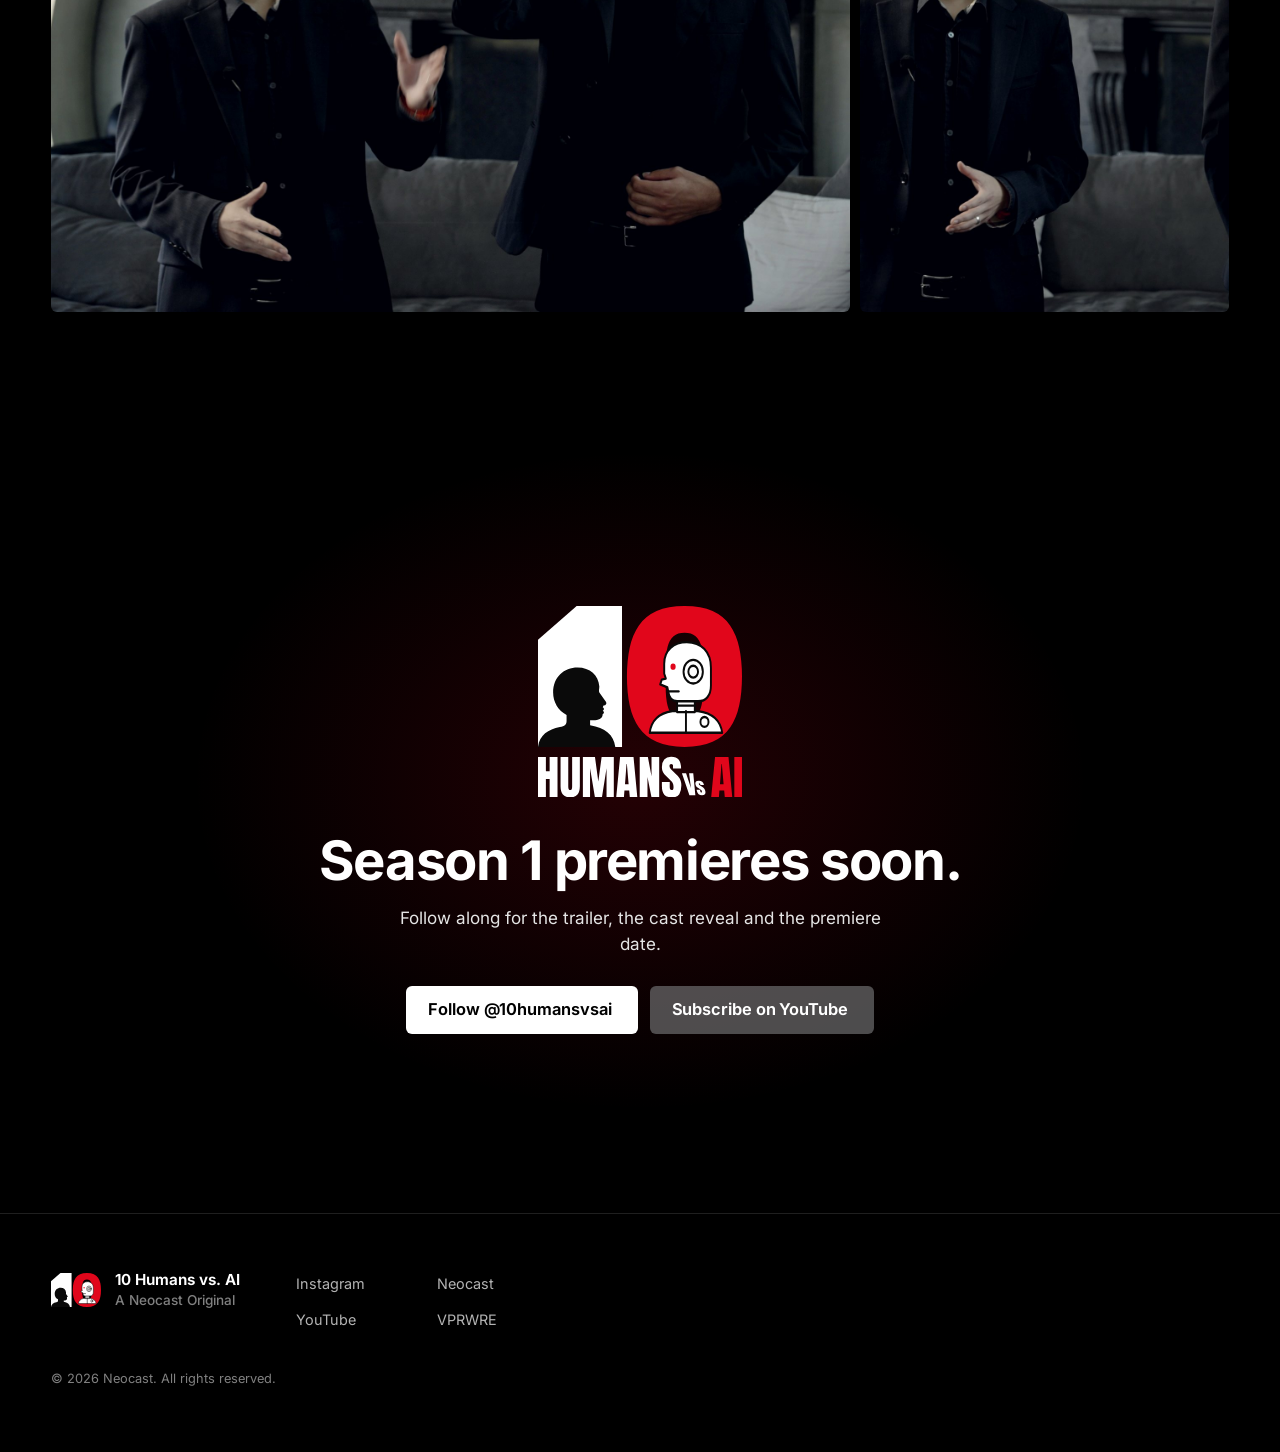
==== commit 78802c6d: "Redesign as a streaming-style show page Cinematic billboard hero from the set photos, Inter + Anton " ====
--- a/index.html
+++ b/index.html
@@ -2,29 +2,29 @@
 <html lang="en">
 <head>
 <meta charset="utf-8">
-<meta name="viewport" content="width=device-width, initial-scale=1">
-<title>10 Humans vs. AI — The world’s first AI game show</title>
-<meta name="description" content="Ten extraordinary humans. Five games built around artificial intelligence. One winner takes $10,000. A Neocast Original, coming soon.">
+<meta name="viewport" content="width=device-width, initial-scale=1, viewport-fit=cover">
+<title>10 Humans vs. AI | A Neocast Original</title>
+<meta name="description" content="The world’s first AI game show. Ten extraordinary humans, one AI, five games and $10,000 for the last human standing. Coming soon.">
 <link rel="canonical" href="https://10humansvsai.com/">
 <meta property="og:site_name" content="10 Humans vs. AI">
-<meta property="og:title" content="10 Humans vs. AI — The world’s first AI game show">
-<meta property="og:description" content="Ten extraordinary humans. Five AI games. One winner takes $10,000.">
+<meta property="og:title" content="10 Humans vs. AI | A Neocast Original">
+<meta property="og:description" content="The world’s first AI game show. Ten humans. Five games. One winner takes $10,000.">
 <meta property="og:url" content="https://10humansvsai.com/">
-<meta property="og:image" content="https://10humansvsai.com/assets/img/og.png">
+<meta property="og:image" content="https://10humansvsai.com/assets/img/og.jpg">
 <meta property="og:type" content="video.tv_show">
 <meta name="twitter:card" content="summary_large_image">
-<meta name="theme-color" content="#0A0A0A">
+<meta name="theme-color" content="#000000">
 <link rel="icon" href="favicon.svg" type="image/svg+xml">
 <link rel="icon" href="favicon-64.png" type="image/png" sizes="64x64">
 <link rel="apple-touch-icon" href="apple-touch-icon.png">
+<link rel="preload" href="assets/fonts/inter.woff2" as="font" type="font/woff2" crossorigin>
 <link rel="preload" href="assets/fonts/anton.woff2" as="font" type="font/woff2" crossorigin>
-<link rel="preload" href="assets/fonts/archivo.woff2" as="font" type="font/woff2" crossorigin>
+<link rel="preload" href="assets/img/still-1.jpg" as="image" media="(min-width: 700px)">
 <link rel="stylesheet" href="assets/site.css">
-<script>document.documentElement.classList.add('js');</script>
 <script type="application/ld+json">
 {"@context":"https://schema.org","@type":"TVSeries","name":"10 Humans vs. AI","url":"https://10humansvsai.com/",
- "description":"The world’s first AI game show. Ten extraordinary humans, five AI games, one winner takes $10,000.",
- "image":"https://10humansvsai.com/assets/img/og.png",
+ "description":"The world’s first AI game show. Ten extraordinary humans, one AI, five games and $10,000 for the last human standing.",
+ "genre":"Competition reality","image":"https://10humansvsai.com/assets/img/og.jpg",
  "productionCompany":{"@type":"Organization","name":"Neocast","url":"https://neocast.us/"},
  "sameAs":["https://www.instagram.com/10humansvsai/"]}
 </script>
@@ -32,239 +32,196 @@
 <body>
 <a class="skip" href="#main">Skip to content</a>
 
-<header class="top">
-  <a class="brand" href="#top" aria-label="10 Humans vs. AI, home">
+<header class="nav" id="nav">
+  <a class="nav-brand" href="#top" aria-label="10 Humans vs. AI, home">
     <img src="assets/img/mark-dark.svg" width="58" height="40" alt="">
-    <span>Humans <em>vs</em> <b>AI</b></span>
   </a>
   <nav aria-label="Primary">
-    <a href="#stakes">The stakes</a>
-    <a href="#ai">The AI</a>
+    <a href="#about">About</a>
     <a href="#games">The games</a>
-    <a href="#street">On the street</a>
+    <a href="#clips">Clips</a>
+    <a href="#bts">Behind the scenes</a>
   </nav>
-  <a class="btn btn-red btn-sm" href="https://www.instagram.com/10humansvsai/">Follow</a>
+  <a class="nav-cta" href="https://www.instagram.com/10humansvsai/">Follow</a>
 </header>
 
 <main id="main">
 
-  <!-- HERO -->
-  <section class="hero" id="top" aria-labelledby="hero-h">
-    <div class="hero-grid">
-      <h1 id="hero-h" class="hero-logo">
-        <img src="assets/img/logo-dark.svg" width="622" height="567" alt="10 Humans vs. AI">
+  <section class="billboard" id="top" aria-labelledby="title">
+    <picture class="billboard-media">
+      <source media="(max-width: 699px)" srcset="assets/img/still-1-portrait.jpg">
+      <img src="assets/img/still-1.jpg" width="1915" height="1320" alt="Two men in black suits stand in the living room of the house where 10 Humans vs. AI was filmed">
+    </picture>
+    <div class="billboard-shade" aria-hidden="true"></div>
+    <div class="billboard-copy">
+      <p class="original"><span class="original-mark">Neocast</span> Original series</p>
+      <h1 class="title" id="title">
+        <span class="title-1"><span class="t-10">10</span> Humans</span>
+        <span class="title-2"><span class="t-vs">vs</span><span class="t-ai">AI</span></span>
       </h1>
-      <div class="hero-copy">
-        <p class="kicker"><span class="dot" aria-hidden="true"></span> Season 1 &nbsp;/&nbsp; Coming soon</p>
-        <p class="hero-line">The world’s first AI game show.</p>
-        <p class="hero-sub">Ten extraordinary humans. Five games built around artificial intelligence. One winner takes <strong>$10,000</strong>, unless the AI gets there first.</p>
-        <p class="actions">
-          <a class="btn btn-red" href="https://www.instagram.com/10humansvsai/">Follow @10humansvsai</a>
-          <a class="btn btn-ghost" href="https://www.youtube.com/@mrtle">Subscribe on YouTube</a>
-        </p>
-      </div>
-    </div>
-  </section>
-
-  <div class="ticker" aria-hidden="true">
-    <div class="ticker-track">
-      <span>10 humans</span><i>✕</i><span>1 AI</span><i>✕</i><span>5 games</span><i>✕</i><span>$10,000</span><i>✕</i><span>1 winner</span><i>✕</i><span>Nothing personal. Everything statistical.</span><i>✕</i>
-      <span>10 humans</span><i>✕</i><span>1 AI</span><i>✕</i><span>5 games</span><i>✕</i><span>$10,000</span><i>✕</i><span>1 winner</span><i>✕</i><span>Nothing personal. Everything statistical.</span><i>✕</i>
-    </div>
-  </div>
-
-  <!-- STAKES -->
-  <section class="stakes paper" id="stakes" aria-labelledby="stakes-h">
-    <div class="wrap">
-      <p class="label">The stakes</p>
-      <h2 id="stakes-h">Every human is worth <span class="red">$1,000.</span></h2>
-      <p class="lede">Ten players walk in. Each one carries a thousand dollars of the prize. Over five games the field gets smaller, and the last human standing takes the whole $10,000.</p>
-      <ol class="board" aria-label="The format in numbers">
-        <li><span class="n">10</span><span class="w">extraordinary humans</span></li>
-        <li><span class="n">5</span><span class="w">games built around AI</span></li>
-        <li><span class="n">1</span><span class="w">winner</span></li>
-        <li class="hot"><span class="n">$10K</span><span class="w">to the last human standing</span></li>
-      </ol>
-    </div>
-  </section>
-
-  <!-- ROSTER -->
-  <section class="roster" id="roster" aria-labelledby="roster-h">
-    <div class="wrap">
-      <p class="label">The players</p>
-      <h2 id="roster-h">Ten humans. <span class="red">One machine.</span></h2>
-      <p class="lede">Ten extraordinary people with one thing in common: they think they can beat it. Their names stay sealed until the premiere.</p>
-      <ul class="seats">
-        <li><span class="seat-n">01</span><span class="seat-s">Sealed</span></li>
-        <li><span class="seat-n">02</span><span class="seat-s">Sealed</span></li>
-        <li><span class="seat-n">03</span><span class="seat-s">Sealed</span></li>
-        <li><span class="seat-n">04</span><span class="seat-s">Sealed</span></li>
-        <li><span class="seat-n">05</span><span class="seat-s">Sealed</span></li>
-        <li><span class="seat-n">06</span><span class="seat-s">Sealed</span></li>
-        <li><span class="seat-n">07</span><span class="seat-s">Sealed</span></li>
-        <li><span class="seat-n">08</span><span class="seat-s">Sealed</span></li>
-        <li><span class="seat-n">09</span><span class="seat-s">Sealed</span></li>
-        <li><span class="seat-n">10</span><span class="seat-s">Sealed</span></li>
-        <li class="seat-ai"><span class="seat-n">11</span><span class="seat-s">The AI</span></li>
-      </ul>
-    </div>
-  </section>
-
-  <!-- THE AI -->
-  <section class="ai" id="ai" aria-labelledby="ai-h">
-    <div class="wrap ai-grid">
-      <div>
-        <p class="label">Seat 11</p>
-        <h2 id="ai-h">Meet the eleventh contestant.</h2>
-      </div>
-      <div class="ai-copy">
-        <p class="lede">Tucker is the AI in the house. It plays in every game, reads every player and never gets tired.</p>
-        <p>Before the first game, Tucker sealed its predictions, including who walks away with the $10,000. They’re locked in a clear acrylic case, and they open on camera.</p>
-        <p class="terminal" aria-label="Tucker’s status"><span class="t-line">&gt; prediction.sealed = true</span><span class="t-line">&gt; winner = ██████████</span><span class="t-line t-last">&gt; opens: on camera<span class="caret" aria-hidden="true"></span></span></p>
-      </div>
-    </div>
-  </section>
-
-  <!-- GAMES -->
+      <p class="meta">
+        <span class="badge">Coming soon</span>
+        <span>Season 1</span><span class="sep" aria-hidden="true"></span>
+        <span>Competition reality</span><span class="sep" aria-hidden="true"></span>
+        <span>5 episodes</span>
+      </p>
+      <p class="logline">Ten extraordinary humans. One AI that plays to win. Five games stand between them and $10,000, and the machine has already predicted who wins.</p>
+      <p class="buttons">
+        <a class="btn btn-primary" href="https://www.instagram.com/10humansvsai/">
+          <svg viewBox="0 0 24 24" aria-hidden="true"><path d="M12 3.5l2.6 5.3 5.9.9-4.3 4.1 1 5.8L12 16.9l-5.2 2.7 1-5.8L3.5 9.7l5.9-.9z" fill="currentColor"/></svg>
+          Follow for the premiere
+        </a>
+        <a class="btn btn-secondary" href="#clips">
+          <svg viewBox="0 0 24 24" aria-hidden="true"><path d="M8 5.5v13l10.5-6.5z" fill="currentColor"/></svg>
+          Watch clips
+        </a>
+      </p>
+    </div>
+  </section>
+
+  <section class="about" id="about" aria-labelledby="about-h">
+    <div class="wrap about-grid">
+      <div class="about-copy">
+        <h2 id="about-h">About the show</h2>
+        <p class="lead">10 Humans vs. AI is the world’s first AI game show. Ten extraordinary people move into one house in Los Angeles to find out what humans can still do better than a machine.</p>
+        <p>Across five games they bluff, vote, spot deepfakes and argue ethics against Tucker, an AI that plays alongside them as the eleventh contestant. Before the first game, Tucker sealed its prediction of the winner in a clear acrylic case. It opens on camera.</p>
+        <p>Every human carries $1,000 of the prize. The last one standing takes all $10,000. If the AI outlasts them, nobody gets paid.</p>
+      </div>
+      <dl class="facts">
+        <div><dt>Format</dt><dd>Competition reality</dd></div>
+        <div><dt>Episodes</dt><dd>5</dd></div>
+        <div><dt>Players</dt><dd>10 humans, 1 AI</dd></div>
+        <div><dt>Prize</dt><dd>$10,000</dd></div>
+        <div><dt>Filmed in</dt><dd>Los Angeles</dd></div>
+        <div><dt>Cast</dt><dd>Revealed at premiere</dd></div>
+        <div><dt>From</dt><dd><a href="https://neocast.us/">Neocast</a></dd></div>
+      </dl>
+    </div>
+  </section>
+
   <section class="games" id="games" aria-labelledby="games-h">
     <div class="wrap">
-      <p class="label">The games</p>
-      <h2 id="games-h">Five games. <span class="red">No easy ones.</span></h2>
-      <ol class="game-list">
-        <li class="game">
-          <span class="g-no">Game 01</span>
-          <h3>Tucker’s Predictions</h3>
-          <p>Before anyone plays, the AI seals its predictions. Match its pick and you start the next game ahead.</p>
-          <span class="g-tag">Prediction</span>
-        </li>
-        <li class="game">
-          <span class="g-no">Game 02</span>
-          <h3>Agent Breach</h3>
-          <p>Ten identical pairs of smart glasses. Two of them are secretly running AI. Vote out the agents before they finish their mission.</p>
-          <span class="g-tag">Deception</span>
-        </li>
-        <li class="game">
-          <span class="g-no">Game 03</span>
-          <h3>Real or AI</h3>
-          <p>Images, video, voices, writing. Teams of two decide what came from a person and what came from a machine. The lowest-scoring team goes home.</p>
-          <span class="g-tag">Detection</span>
-        </li>
-        <li class="game">
-          <span class="g-no">Game 04</span>
-          <h3>Ethics Bowl</h3>
-          <p>Humans and the AI answer the same hard questions. A panel of human experts and a panel of AIs judge them blind. The worst answer goes home.</p>
-          <span class="g-tag">Judgment</span>
-        </li>
-        <li class="game game-final">
-          <span class="g-no">Game 05 · The final</span>
-          <h3>Turing Poker</h3>
-          <p>Three humans. Two AIs. Cards are lives. The humans have to knock out both machines first, and the last human standing wins $10,000. If the AI wins, nobody gets paid.</p>
-          <span class="g-tag">Bluff</span>
+      <div class="row-head">
+        <h2 id="games-h">The five games</h2>
+        <p>One house. Five games. Each one gets harder for the humans.</p>
+      </div>
+      <ol class="episodes">
+        <li>
+          <span class="ep-n">1</span>
+          <div class="ep-body">
+            <h3>Tucker’s Predictions</h3>
+            <p>Before anyone plays, the AI seals its predictions. Match its pick and you start the next game ahead.</p>
+          </div>
+        </li>
+        <li>
+          <span class="ep-n">2</span>
+          <div class="ep-body">
+            <h3>Agent Breach</h3>
+            <p>Ten identical pairs of smart glasses. Two are secretly running AI. Vote out the agents before they complete their mission.</p>
+          </div>
+        </li>
+        <li>
+          <span class="ep-n">3</span>
+          <div class="ep-body">
+            <h3>Real or AI</h3>
+            <p>Images, video, voices and writing. Teams of two decide what came from a person and what came from a machine. The lowest-scoring team goes home.</p>
+          </div>
+        </li>
+        <li>
+          <span class="ep-n">4</span>
+          <div class="ep-body">
+            <h3>Ethics Bowl</h3>
+            <p>Humans and the AI answer the same hard questions. A panel of human experts and a panel of AIs judge every answer blind. The weakest one goes home.</p>
+          </div>
+        </li>
+        <li class="ep-final">
+          <span class="ep-n">5</span>
+          <div class="ep-body">
+            <p class="ep-label">The final</p>
+            <h3>Turing Poker</h3>
+            <p>Three humans, two AIs, one deck. Cards are lives. The humans have to knock out both machines first. Then it’s every human for themselves, and the last one standing wins $10,000.</p>
+          </div>
         </li>
       </ol>
     </div>
   </section>
 
-  <!-- STREET -->
-  <section class="street paper" id="street" aria-labelledby="street-h">
+  <section class="clips" id="clips" aria-labelledby="clips-h">
+    <div class="wrap row-head">
+      <h2 id="clips-h">Clips</h2>
+      <p>Before the cameras rolled in the house, we took the game to campus.</p>
+    </div>
+    <ul class="clip-row">
+      <li><a href="https://www.instagram.com/reel/DZvow4UhGSh/">
+        <span class="clip-media"><img src="assets/img/street-1.jpg" width="540" height="960" loading="lazy" alt=""><span class="play" aria-hidden="true"></span></span>
+        <span class="clip-title">Does he look real or AI?</span><span class="clip-meta">Reel · June 18</span></a></li>
+      <li><a href="https://www.instagram.com/reel/DY3_8XICktY/">
+        <span class="clip-media"><img src="assets/img/street-5.jpg" width="540" height="960" loading="lazy" alt=""><span class="play" aria-hidden="true"></span></span>
+        <span class="clip-title">Human or AI, round 3</span><span class="clip-meta">Reel · May 28</span></a></li>
+      <li><a href="https://www.instagram.com/reel/Da5mbqpiMnm/">
+        <span class="clip-media"><img src="assets/img/street-0.jpg" width="540" height="960" loading="lazy" alt=""><span class="play" aria-hidden="true"></span></span>
+        <span class="clip-title">A Stanford senior on Silicon Valley</span><span class="clip-meta">Reel · July 17</span></a></li>
+      <li><a href="https://www.instagram.com/reel/DZNcsG7hMuh/">
+        <span class="clip-media"><img src="assets/img/street-3.jpg" width="540" height="960" loading="lazy" alt=""><span class="play" aria-hidden="true"></span></span>
+        <span class="clip-title">Five questions about AI for $5</span><span class="clip-meta">Reel · June 5</span></a></li>
+      <li><a href="https://www.instagram.com/reel/DY8Xbw7iV-2/">
+        <span class="clip-media"><img src="assets/img/street-4.jpg" width="540" height="960" loading="lazy" alt=""><span class="play" aria-hidden="true"></span></span>
+        <span class="clip-title">The ethics major</span><span class="clip-meta">Reel · May 29</span></a></li>
+      <li><a href="https://www.instagram.com/reel/DZNcvqIhwrU/">
+        <span class="clip-media"><img src="assets/img/street-2.jpg" width="540" height="960" loading="lazy" alt=""><span class="play" aria-hidden="true"></span></span>
+        <span class="clip-title">Did you get all five right?</span><span class="clip-meta">Reel · June 5</span></a></li>
+    </ul>
+  </section>
+
+  <section class="bts" id="bts" aria-labelledby="bts-h">
     <div class="wrap">
-      <p class="label">On the street</p>
-      <h2 id="street-h">We took the question to campus first.</h2>
-      <p class="lede">Before the cameras rolled in the house, we stopped students at Stanford, Berkeley and USC and asked them to beat AI for five dollars.</p>
-    </div>
-    <ul class="reels" aria-label="Street videos on Instagram">
-      <li><a href="https://www.instagram.com/reel/DZvow4UhGSh/"><img src="assets/img/street-1.jpg" width="540" height="960" loading="lazy" alt="Two students on campus with a photo of a third person: does he look real or AI?"><span>Does he look real or AI?</span></a></li>
-      <li><a href="https://www.instagram.com/reel/DY3_8XICktY/"><img src="assets/img/street-5.jpg" width="540" height="960" loading="lazy" alt="Three students playing a Human or AI round on campus"><span>Can you get all 5 right?</span></a></li>
-      <li><a href="https://www.instagram.com/reel/Da5mbqpiMnm/"><img src="assets/img/street-0.jpg" width="540" height="960" loading="lazy" alt="An interviewer with a microphone and a Stanford senior"><span>Day 1 of 100: a Stanford senior on Silicon Valley</span></a></li>
-      <li><a href="https://www.instagram.com/reel/DZNcsG7hMuh/"><img src="assets/img/street-3.jpg" width="540" height="960" loading="lazy" alt="A student walking on campus: answer 5 questions about AI for $5"><span>Answer 5 questions about AI, win $5</span></a></li>
-      <li><a href="https://www.instagram.com/reel/DY8Xbw7iV-2/"><img src="assets/img/street-4.jpg" width="540" height="960" loading="lazy" alt="An interviewer with a student who studies ethics"><span>The ethics major</span></a></li>
-      <li><a href="https://www.instagram.com/reel/DZNcvqIhwrU/"><img src="assets/img/street-2.jpg" width="540" height="960" loading="lazy" alt="A student walking on campus toward the camera crew"><span>Did you get all 5 right?</span></a></li>
-    </ul>
-    <div class="wrap"><p class="actions"><a class="btn btn-black" href="https://www.instagram.com/10humansvsai/">See them all on Instagram</a></p></div>
-  </section>
-
-  <!-- SET -->
-  <section class="set" aria-labelledby="set-h">
-    <div class="set-photos">
-      <img src="assets/img/set-1.jpg" width="1600" height="1102" loading="lazy" alt="Two men in black suits on the set of 10 Humans vs. AI">
-      <img src="assets/img/set-2.jpg" width="1600" height="1108" loading="lazy" alt="On set, one man salutes the camera while the other gestures">
-    </div>
-    <div class="wrap set-copy">
-      <p class="label">Behind the scenes</p>
-      <h2 id="set-h">Shot in Los Angeles. <span class="red">Two days. One house.</span></h2>
-      <p class="lede">The whole season was filmed in a single house in the hills, with a crew of about thirty and an AI that never left the room.</p>
-    </div>
-  </section>
-
-  <!-- WATCH -->
-  <section class="watch" id="watch" aria-labelledby="watch-h">
-    <div class="wrap watch-grid">
-      <div>
-        <p class="label label-on-red">Season 1</p>
-        <h2 id="watch-h">Coming soon.</h2>
-      </div>
-      <div>
-        <p class="lede">Follow along for the trailer, the cast reveal and the premiere date.</p>
-        <p class="actions">
-          <a class="btn btn-white" href="https://www.instagram.com/10humansvsai/">Follow on Instagram</a>
-          <a class="btn btn-ghost" href="https://www.youtube.com/@mrtle">Subscribe on YouTube</a>
-        </p>
-      </div>
+      <div class="row-head">
+        <h2 id="bts-h">Behind the scenes</h2>
+        <p>Filmed over two days in a house in Los Angeles, August 2026.</p>
+      </div>
+      <div class="stills">
+        <figure><img src="assets/img/still-2.jpg" width="1882" height="1304" loading="lazy" alt="On set: one man salutes the camera while the other gestures"></figure>
+        <figure><img src="assets/img/still-1-portrait.jpg" width="880" height="1320" loading="lazy" alt="On set: a man in a black suit explains the rules"></figure>
+      </div>
+    </div>
+  </section>
+
+  <section class="premiere" aria-labelledby="premiere-h">
+    <div class="wrap premiere-copy">
+      <img class="premiere-logo" src="assets/img/logo-dark.svg" width="622" height="567" alt="10 Humans vs. AI" loading="lazy">
+      <h2 id="premiere-h">Season 1 premieres soon.</h2>
+      <p>Follow along for the trailer, the cast reveal and the premiere date.</p>
+      <p class="buttons">
+        <a class="btn btn-primary" href="https://www.instagram.com/10humansvsai/">Follow @10humansvsai</a>
+        <a class="btn btn-secondary" href="https://www.youtube.com/@mrtle">Subscribe on YouTube</a>
+      </p>
     </div>
   </section>
 </main>
 
 <footer class="foot">
   <div class="wrap foot-grid">
-    <a class="foot-logo" href="#top"><img src="assets/img/logo-dark.svg" width="622" height="567" alt="10 Humans vs. AI" loading="lazy"></a>
-    <div>
-      <p class="foot-orig">A <a href="https://neocast.us/">Neocast</a> Original</p>
-      <ul class="foot-links">
+    <div class="foot-brand"><img src="assets/img/mark-dark.svg" width="58" height="40" alt=""><p>10 Humans vs. AI<br><span>A Neocast Original</span></p></div>
+    <div class="foot-cols">
+      <ul>
         <li><a href="https://www.instagram.com/10humansvsai/">Instagram</a></li>
         <li><a href="https://www.youtube.com/@mrtle">YouTube</a></li>
+      </ul>
+      <ul>
         <li><a href="https://neocast.us/">Neocast</a></li>
         <li><a href="https://vprwre.com/">VPRWRE</a></li>
       </ul>
-      <p class="fine">© 2026 Neocast. Los Angeles.</p>
-    </div>
+    </div>
+    <p class="fine">© 2026 Neocast. All rights reserved.</p>
   </div>
 </footer>
 
-<div class="hud" aria-hidden="true"><span class="hud-k">Humans left</span> <span class="hud-v" id="hud">10</span></div>
-
 <script>
 (function () {
-  // "Humans left" counter: drops from 10 to 1 as you scroll through the page.
-  var hud = document.getElementById('hud');
-  var box = hud && hud.parentNode;
-  if (hud) {
-    var last = 10;
-    var tick = function () {
-      var max = document.documentElement.scrollHeight - window.innerHeight;
-      var p = max > 0 ? Math.min(1, Math.max(0, window.scrollY / max)) : 0;
-      var n = Math.max(1, 10 - Math.floor(p * 10));
-      box.classList.toggle('on', window.scrollY > window.innerHeight * 0.6);
-      if (n !== last) {
-        last = n;
-        hud.textContent = n === 1 ? '1 · winner' : String(n);
-        box.classList.toggle('last', n === 1);
-        box.classList.remove('bump'); void box.offsetWidth; box.classList.add('bump');
-      }
-    };
-    window.addEventListener('scroll', tick, { passive: true });
-    window.addEventListener('resize', tick);
-    tick();
-  }
-  // Reveal on scroll.
-  var els = document.querySelectorAll('.reveal, .terminal, .seats, .game-list, .board');
-  if ('IntersectionObserver' in window) {
-    var io = new IntersectionObserver(function (entries) {
-      entries.forEach(function (e) { if (e.isIntersecting) { e.target.classList.add('in'); io.unobserve(e.target); } });
-    }, { threshold: 0.2 });
-    els.forEach(function (el) { io.observe(el); });
-  } else {
-    els.forEach(function (el) { el.classList.add('in'); });
-  }
+  var nav = document.getElementById('nav');
+  var onScroll = function () { nav.classList.toggle('solid', window.scrollY > 40); };
+  window.addEventListener('scroll', onScroll, { passive: true });
+  onScroll();
 })();
 </script>
 </body>
--- a/assets/site.css
+++ b/assets/site.css
@@ -1,337 +1,230 @@
+@font-face { font-family: "Inter"; src: url("fonts/inter.woff2") format("woff2-variations"), url("fonts/inter.woff2") format("woff2"); font-weight: 100 900; font-style: normal; font-display: swap; }
 @font-face { font-family: "Anton"; src: url("fonts/anton.woff2") format("woff2"); font-weight: 400; font-style: normal; font-display: swap; }
-@font-face { font-family: "Archivo"; src: url("fonts/archivo.woff2") format("woff2-variations"), url("fonts/archivo.woff2") format("woff2"); font-weight: 100 900; font-stretch: 62% 125%; font-style: normal; font-display: swap; }
-@font-face { font-family: "JetBrains Mono"; src: url("fonts/jetbrains-mono.woff2") format("woff2"); font-weight: 500; font-style: normal; font-display: swap; }
 
 :root {
-  --black: #0a0a0a;
-  --ink: #000000;
-  --white: #ffffff;
-  --red: #e1061b;          /* logo red: fills, large type, white text on it (4.9:1) */
-  --red-text: #ff3b3b;     /* red for small text on black (5.6:1) */
-  --gray: #a3a3a3;         /* secondary text on black (7.8:1) */
-  --gray-ink: #5c5c5c;     /* secondary text on white (6.7:1) */
-  --line: #262626;
-  --line-light: #d9d9d9;
-  --display: "Anton", "Impact", "Haettenschweiler", "Arial Narrow Bold", sans-serif;
-  --body: "Archivo", "Helvetica Neue", Arial, sans-serif;
-  --mono: "JetBrains Mono", ui-monospace, "SF Mono", Menlo, monospace;
-  --wrap: 1280px;
-  --gutter: clamp(16px, 4vw, 48px);
+  --bg: #000000;
+  --surface: #141414;
+  --surface-2: #1f1f1f;
+  --line: rgba(255, 255, 255, 0.12);
+  --text: #ffffff;
+  --muted: #b3b3b3;        /* 9.6:1 on black */
+  --dim: #808080;          /* 5.3:1 on black, small meta only */
+  --red: #e1061b;          /* the logo red */
+  --red-text: #ff4d4d;     /* red text on black, 6.0:1 */
+  --sans: "Inter", -apple-system, BlinkMacSystemFont, "Helvetica Neue", Arial, sans-serif;
+  --title: "Anton", "Impact", "Arial Narrow", sans-serif;
+  --wrap: 1360px;
+  --gutter: clamp(20px, 4vw, 60px);
+  --radius: 6px;
 }
 
 * { box-sizing: border-box; }
 html { scroll-behavior: smooth; -webkit-text-size-adjust: 100%; }
-body { margin: 0; background: var(--black); color: var(--white); font-family: var(--body); font-size: 17px; line-height: 1.6; font-stretch: 100%; }
+body {
+  margin: 0; background: var(--bg); color: var(--text);
+  font-family: var(--sans); font-size: 17px; line-height: 1.55;
+  -webkit-font-smoothing: antialiased; text-rendering: optimizeLegibility;
+}
 img { display: block; max-width: 100%; height: auto; }
 a { color: inherit; }
-:focus-visible { outline: 3px solid var(--red-text); outline-offset: 3px; }
+:focus-visible { outline: 2px solid var(--text); outline-offset: 3px; border-radius: 2px; }
 .skip { position: absolute; left: -9999px; }
-.skip:focus { left: 16px; top: 16px; z-index: 20; background: var(--white); color: var(--black); padding: 8px 12px; }
+.skip:focus { left: 16px; top: 16px; z-index: 50; background: var(--text); color: var(--bg); padding: 8px 12px; }
 .wrap { max-width: calc(var(--wrap) + 2 * var(--gutter)); margin: 0 auto; padding: 0 var(--gutter); }
-.red { color: var(--red); }
-
-/* Type */
-h2 {
-  margin: 0;
-  font-family: var(--display); font-weight: 400; text-transform: uppercase;
-  font-size: clamp(2.6rem, 7.5vw, 6.5rem); line-height: 0.92; letter-spacing: 0.005em;
-  max-width: 16ch;
-}
-h3 { margin: 0; font-family: var(--display); font-weight: 400; text-transform: uppercase; letter-spacing: 0.01em; }
-.label {
-  margin: 0 0 18px;
-  font-family: var(--mono); font-size: 0.78rem; letter-spacing: 0.14em; text-transform: uppercase;
-  color: var(--red-text);
-}
-.label::before { content: "// "; }
-.lede { margin: 26px 0 0; max-width: 40rem; font-size: clamp(1.08rem, 1.5vw, 1.3rem); line-height: 1.5; color: var(--gray); }
-
-/* Buttons */
-.actions { display: flex; flex-wrap: wrap; gap: 12px; margin: 32px 0 0; }
+
+h2 { margin: 0; font-size: clamp(1.5rem, 2.4vw, 2rem); font-weight: 700; letter-spacing: -0.015em; line-height: 1.15; }
+h3 { margin: 0; font-size: 1.15rem; font-weight: 650; letter-spacing: -0.01em; }
+
+/* Nav */
+.nav {
+  position: fixed; inset: 0 0 auto 0; z-index: 20;
+  display: flex; align-items: center; gap: clamp(20px, 3vw, 40px);
+  padding: 18px var(--gutter);
+  background: linear-gradient(to bottom, rgba(0,0,0,.7), rgba(0,0,0,0));
+  transition: background-color .3s, padding .3s;
+}
+.nav.solid { background-color: rgba(0,0,0,.92); -webkit-backdrop-filter: blur(12px); backdrop-filter: blur(12px); padding-top: 12px; padding-bottom: 12px; }
+.nav-brand img { height: 30px; width: auto; }
+.nav nav { display: flex; gap: clamp(16px, 2vw, 28px); margin-right: auto; }
+.nav nav a { font-size: 0.9rem; font-weight: 500; color: #e5e5e5; text-decoration: none; transition: color .2s; }
+.nav nav a:hover { color: var(--muted); }
+.nav-cta {
+  font-size: 0.85rem; font-weight: 600; text-decoration: none;
+  padding: 7px 14px; border-radius: 4px; background: var(--red); color: #fff;
+  transition: background-color .2s;
+}
+.nav-cta:hover { background: #c40518; }
+
+/* Billboard */
+.billboard { position: relative; min-height: min(100vh, 980px); min-height: min(100svh, 980px); display: flex; align-items: flex-end; overflow: hidden; background: #000; }
+.billboard-media { position: absolute; inset: 0; }
+.billboard-media img {
+  width: 100%; height: 100%; object-fit: cover; object-position: 62% 30%;
+  animation: drift 26s ease-out both;
+}
+@keyframes drift { from { transform: scale(1.08); } to { transform: scale(1); } }
+.billboard-shade {
+  position: absolute; inset: 0;
+  background:
+    linear-gradient(77deg, rgba(0,0,0,.92) 0%, rgba(0,0,0,.72) 30%, rgba(0,0,0,.15) 62%, rgba(0,0,0,0) 80%),
+    linear-gradient(to top, #000 0%, rgba(0,0,0,.55) 22%, rgba(0,0,0,0) 45%);
+}
+.billboard-copy {
+  position: relative; z-index: 1; width: 100%;
+  max-width: calc(var(--wrap) + 2 * var(--gutter)); margin: 0 auto;
+  padding: 140px var(--gutter) clamp(56px, 9vh, 104px);
+}
+.billboard-copy > * { max-width: 36rem; animation: fadeup .9s cubic-bezier(.2,.7,.2,1) both; }
+.billboard-copy > :nth-child(2) { animation-delay: .1s; }
+.billboard-copy > :nth-child(3) { animation-delay: .2s; }
+.billboard-copy > :nth-child(4) { animation-delay: .28s; }
+.billboard-copy > :nth-child(5) { animation-delay: .36s; }
+@keyframes fadeup { from { opacity: 0; transform: translateY(14px); } to { opacity: 1; transform: none; } }
+
+.original { margin: 0 0 14px; font-size: 0.78rem; font-weight: 600; letter-spacing: 0.22em; text-transform: uppercase; color: #e5e5e5; display: flex; align-items: center; gap: 10px; }
+.original-mark { font-weight: 800; letter-spacing: 0.08em; color: var(--red-text); }
+
+.title {
+  margin: 0; font-family: var(--title); font-weight: 400; text-transform: uppercase;
+  line-height: 0.86; letter-spacing: 0.005em;
+  text-shadow: 0 2px 30px rgba(0,0,0,.45);
+}
+.title > span { display: block; }
+.title-2 { margin-top: 0.08em; }
+.title-1 { font-size: clamp(3.6rem, 9vw, 8.4rem); }
+.title-2 { font-size: clamp(3.6rem, 9vw, 8.4rem); }
+.t-vs { font-size: 0.46em; margin-right: 0.14em; color: #fff; }
+.t-ai { color: var(--red); }
+
+.meta { margin: 22px 0 0; display: flex; flex-wrap: wrap; align-items: center; gap: 8px 12px; font-size: 0.95rem; font-weight: 500; color: #e5e5e5; }
+.meta .sep { width: 4px; height: 4px; border-radius: 50%; background: var(--dim); }
+.badge { font-size: 0.72rem; font-weight: 700; letter-spacing: 0.08em; text-transform: uppercase; padding: 4px 8px; border-radius: 3px; background: var(--red); color: #fff; }
+.logline { margin: 16px 0 0; font-size: clamp(1.02rem, 1.3vw, 1.2rem); line-height: 1.5; color: #e5e5e5; }
+
+.buttons { display: flex; flex-wrap: wrap; gap: 12px; margin: 28px 0 0; }
 .btn {
-  display: inline-flex; align-items: center; justify-content: center;
-  min-height: 48px; padding: 0 24px;
-  font-family: var(--display); font-size: 1.05rem; letter-spacing: 0.04em; text-transform: uppercase; text-decoration: none;
-  border: 2px solid transparent; transition: background .15s, color .15s, border-color .15s, transform .15s;
-}
-.btn:active { transform: translateY(1px); }
-.btn-red { background: var(--red); color: var(--white); }
-.btn-red:hover { background: var(--white); color: var(--ink); }
-.btn-ghost { border-color: currentColor; color: var(--white); }
-.btn-ghost:hover { background: var(--white); color: var(--ink); border-color: var(--white); }
-.btn-black { background: var(--ink); color: var(--white); }
-.btn-black:hover { background: var(--red); }
-.btn-white { background: var(--white); color: var(--ink); }
-.btn-white:hover { background: var(--ink); color: var(--white); }
-.btn-sm { min-height: 38px; padding: 0 16px; font-size: 0.95rem; }
-
-/* Top bar */
-.top {
-  position: sticky; top: 0; z-index: 10;
-  display: flex; align-items: center; gap: 24px;
-  padding: 12px max(var(--gutter), calc((100% - var(--wrap)) / 2));
-  background: rgba(10, 10, 10, 0.9);
-  -webkit-backdrop-filter: saturate(140%) blur(10px); backdrop-filter: saturate(140%) blur(10px);
-  border-bottom: 1px solid var(--line);
-}
-.brand { display: flex; align-items: center; gap: 10px; text-decoration: none; margin-right: auto; }
-.brand img { height: 34px; width: auto; }
-.brand span { font-family: var(--display); font-size: 1.35rem; text-transform: uppercase; letter-spacing: 0.02em; line-height: 1; }
-.brand em { font-style: italic; font-size: 0.8em; }
-.brand b { font-weight: 400; color: var(--red); }
-.top nav { display: flex; gap: clamp(14px, 2.4vw, 32px); }
-.top nav a { font-family: var(--mono); font-size: 0.75rem; letter-spacing: 0.1em; text-transform: uppercase; text-decoration: none; color: var(--gray); }
-.top nav a:hover { color: var(--white); }
-
-/* Hero */
-.hero {
-  position: relative; overflow: hidden;
-  padding: clamp(40px, 7vw, 104px) var(--gutter) clamp(56px, 8vw, 112px);
-  background:
-    radial-gradient(60% 70% at 30% 45%, rgba(225, 6, 27, 0.22), transparent 70%),
-    repeating-linear-gradient(0deg, rgba(255,255,255,0.025) 0 1px, transparent 1px 4px),
-    var(--black);
-}
-.hero::after { /* broadcast floor grid */
-  content: ""; position: absolute; inset: auto 0 0 0; height: 38%;
-  background: repeating-linear-gradient(90deg, rgba(255,255,255,0.06) 0 1px, transparent 1px 80px);
-  -webkit-mask-image: linear-gradient(to bottom, transparent, #000);
-  mask-image: linear-gradient(to bottom, transparent, #000);
-  pointer-events: none;
-}
-.hero-grid {
-  position: relative; z-index: 1;
-  max-width: var(--wrap); margin: 0 auto;
-  display: grid; grid-template-columns: minmax(0, 1fr) minmax(0, 1fr); gap: clamp(32px, 6vw, 96px); align-items: center;
-}
-.hero-logo { margin: 0; }
-.hero-logo img { width: min(100%, 600px); animation: rise .9s cubic-bezier(.2,.7,.2,1) both; filter: drop-shadow(0 30px 60px rgba(225, 6, 27, 0.25)); }
-.kicker { margin: 0; font-family: var(--mono); font-size: 0.8rem; letter-spacing: 0.14em; text-transform: uppercase; color: var(--gray); display: flex; align-items: center; gap: 10px; }
-.dot { width: 10px; height: 10px; border-radius: 50%; background: var(--red); box-shadow: 0 0 0 0 rgba(225,6,27,.7); animation: pulse 1.8s infinite; }
-.hero-line {
-  margin: 18px 0 0; font-family: var(--display); text-transform: uppercase;
-  font-size: clamp(2.6rem, 6.4vw, 5.6rem); line-height: 0.92; letter-spacing: 0.005em;
-  animation: rise .9s .12s cubic-bezier(.2,.7,.2,1) both;
-}
-.hero-sub { margin: 24px 0 0; max-width: 32rem; font-size: clamp(1.05rem, 1.5vw, 1.25rem); line-height: 1.5; color: var(--gray); animation: rise .9s .22s cubic-bezier(.2,.7,.2,1) both; }
-.hero-sub strong { color: var(--white); font-weight: 700; }
-.hero .actions { animation: rise .9s .3s cubic-bezier(.2,.7,.2,1) both; }
-
-@keyframes rise { from { opacity: 0; transform: translateY(24px); } to { opacity: 1; transform: none; } }
-@keyframes pulse { 0% { box-shadow: 0 0 0 0 rgba(225,6,27,.7); } 70% { box-shadow: 0 0 0 10px rgba(225,6,27,0); } 100% { box-shadow: 0 0 0 0 rgba(225,6,27,0); } }
-
-/* Ticker */
-.ticker { background: var(--red); color: var(--white); overflow: hidden; border-block: 2px solid var(--ink); }
-.ticker-track { display: flex; width: max-content; animation: marquee 38s linear infinite; }
-.ticker span, .ticker i {
-  flex: none; padding: 14px 18px;
-  font-family: var(--display); font-size: clamp(1.1rem, 2vw, 1.6rem); text-transform: uppercase; letter-spacing: 0.04em; font-style: normal; line-height: 1;
-}
-.ticker i { color: var(--ink); padding: 14px 4px; }
-@keyframes marquee { to { transform: translateX(-50%); } }
-
-/* Paper sections (white) */
-.paper { background: var(--white); color: var(--ink); }
-.paper .lede { color: var(--gray-ink); }
-.paper .label { color: var(--red); }
-
-/* Stakes */
-.stakes { padding: clamp(80px, 11vw, 160px) 0; }
-.board {
-  list-style: none; padding: 0; margin: clamp(48px, 7vw, 88px) 0 0;
-  display: grid; grid-template-columns: repeat(4, minmax(0, 1fr));
-  border-top: 3px solid var(--ink);
-}
-.board li { padding: 22px 22px 0 0; }
-.board li + li { padding-left: 22px; border-left: 1px solid var(--line-light); }
-.board .n { display: block; font-family: var(--display); font-size: clamp(3.4rem, 8vw, 7.5rem); line-height: 0.95; }
-.board .w { display: block; margin-top: 10px; font-family: var(--mono); font-size: 0.78rem; letter-spacing: 0.08em; text-transform: uppercase; color: var(--gray-ink); }
-.board .hot .n { color: var(--red); }
-
-/* Roster */
-.roster { padding: clamp(80px, 11vw, 160px) 0; border-bottom: 1px solid var(--line); }
-.seats {
-  list-style: none; padding: 0; margin: clamp(48px, 6vw, 80px) 0 0;
-  display: grid; grid-template-columns: repeat(11, minmax(0, 1fr)); gap: 8px;
-}
-.seats li {
-  position: relative; aspect-ratio: 3 / 5;
-  display: flex; flex-direction: column; justify-content: space-between;
-  padding: 12px 10px;
-  border: 1px solid var(--line);
-  background:
-    url("img/seat-human.svg") center 62% / 78% auto no-repeat,
-    linear-gradient(180deg, #141414, #0d0d0d);
-  transition: border-color .2s, transform .2s;
-}
-.seats li:hover { border-color: var(--white); transform: translateY(-4px); }
-.seat-n { font-family: var(--display); font-size: clamp(1.3rem, 2.4vw, 2.2rem); line-height: 1; }
-.seat-s { font-family: var(--mono); font-size: 0.62rem; letter-spacing: 0.1em; text-transform: uppercase; color: var(--gray); }
-.seats .seat-ai {
-  border-color: var(--red);
-  background:
-    url("img/seat-ai.svg") center 62% / 78% auto no-repeat,
-    linear-gradient(180deg, #e1061b, #9e0412);
-}
-.seats .seat-ai .seat-s { color: var(--white); }
-.js .seats li { opacity: 0; transform: translateY(16px); }
-.seats.in li { opacity: 1; transform: none; transition: opacity .5s, transform .5s, border-color .2s; }
-.seats.in li:nth-child(2) { transition-delay: .04s; } .seats.in li:nth-child(3) { transition-delay: .08s; }
-.seats.in li:nth-child(4) { transition-delay: .12s; } .seats.in li:nth-child(5) { transition-delay: .16s; }
-.seats.in li:nth-child(6) { transition-delay: .2s; }  .seats.in li:nth-child(7) { transition-delay: .24s; }
-.seats.in li:nth-child(8) { transition-delay: .28s; } .seats.in li:nth-child(9) { transition-delay: .32s; }
-.seats.in li:nth-child(10) { transition-delay: .36s; } .seats.in li:nth-child(11) { transition-delay: .55s; }
-.seats.in li:hover { transform: translateY(-4px); transition-delay: 0s; }
-
-/* The AI (red) */
-.ai { background: var(--red); color: var(--white); padding: clamp(80px, 11vw, 160px) 0; position: relative; overflow: hidden; }
-.ai::before {
-  content: ""; position: absolute; inset: 0;
-  background: repeating-linear-gradient(0deg, rgba(0,0,0,0.07) 0 1px, transparent 1px 4px);
-  pointer-events: none;
-}
-.ai .label { color: var(--white); }
-.ai .lede { color: var(--white); font-weight: 600; margin-top: 0; }
-.ai-grid { position: relative; display: grid; grid-template-columns: minmax(0, 1.1fr) minmax(0, 1fr); gap: clamp(32px, 6vw, 96px); align-items: end; }
-.ai-copy p { margin: 0 0 1em; max-width: 36rem; }
-.terminal {
-  margin-top: 28px !important;
-  background: var(--ink); color: var(--white);
-  font-family: var(--mono); font-size: 0.92rem; line-height: 1.8;
-  padding: 18px 20px; border-left: 4px solid var(--white);
-}
-.t-line { display: block; white-space: nowrap; overflow: hidden; }
-.js .terminal .t-line { max-width: 0; }
-.terminal.in .t-line { max-width: 100%; transition: max-width 1.1s steps(28, end); }
-.terminal.in .t-line:nth-child(2) { transition-delay: 1.1s; }
-.terminal.in .t-line:nth-child(3) { transition-delay: 2.2s; }
-.caret { display: inline-block; width: 0.6em; height: 1.1em; margin-left: 4px; vertical-align: -0.18em; background: var(--red-text); animation: blink 1s steps(1) infinite; }
-@keyframes blink { 50% { opacity: 0; } }
-
-/* Games */
-.games { padding: clamp(80px, 11vw, 160px) 0; }
-.game-list {
-  list-style: none; padding: 0; margin: clamp(48px, 6vw, 80px) 0 0;
-  display: grid; grid-template-columns: repeat(5, minmax(0, 1fr)); gap: 12px;
-  counter-reset: g;
-}
-.game {
-  position: relative; display: flex; flex-direction: column;
-  padding: 22px 20px 20px; min-height: 360px;
-  background: #121212; border: 1px solid var(--line); border-top: 4px solid var(--white);
-  transition: transform .25s, border-color .25s, background .25s;
-}
-.game:hover { transform: translateY(-6px); border-top-color: var(--red); background: #161616; }
-.g-no { font-family: var(--mono); font-size: 0.72rem; letter-spacing: 0.12em; text-transform: uppercase; color: var(--red-text); }
-.game h3 { margin: 14px 0 12px; font-size: clamp(1.6rem, 2.3vw, 2.2rem); line-height: 1; }
-.game p { margin: 0 0 20px; color: var(--gray); font-size: 0.98rem; line-height: 1.5; }
-.g-tag { margin-top: auto; align-self: flex-start; font-family: var(--mono); font-size: 0.68rem; letter-spacing: 0.12em; text-transform: uppercase; padding: 5px 8px; border: 1px solid var(--line); color: var(--gray); }
-.game-final { background: var(--red); border-color: var(--red); border-top-color: var(--white); }
-.game-final:hover { background: #c80518; border-top-color: var(--white); }
-.game-final .g-no, .game-final p, .game-final .g-tag { color: var(--white); }
-.game-final .g-tag { border-color: rgba(255,255,255,.6); }
-.js .game-list .game { opacity: 0; transform: translateY(20px); }
-.game-list.in .game { opacity: 1; transform: none; transition: opacity .6s, transform .6s, border-color .25s, background .25s; }
-.game-list.in .game:nth-child(2) { transition-delay: .08s; } .game-list.in .game:nth-child(3) { transition-delay: .16s; }
-.game-list.in .game:nth-child(4) { transition-delay: .24s; } .game-list.in .game:nth-child(5) { transition-delay: .32s; }
-.game-list.in .game:hover { transform: translateY(-6px); transition-delay: 0s; }
-
-/* Street */
-.street { padding: clamp(80px, 11vw, 160px) 0; }
-.reels {
-  list-style: none; margin: clamp(40px, 6vw, 72px) 0 0;
-  padding: 0 max(var(--gutter), calc((100% - var(--wrap)) / 2));
-  display: grid; grid-auto-flow: column; grid-auto-columns: minmax(200px, 1fr); gap: 12px;
-  overflow-x: auto; scroll-snap-type: x mandatory; scrollbar-width: thin;
-}
-.reels li { scroll-snap-align: start; }
-.reels a { position: relative; display: block; text-decoration: none; color: var(--white); background: var(--ink); overflow: hidden; }
-.reels img { aspect-ratio: 9 / 16; width: 100%; object-fit: cover; transition: transform .4s, opacity .4s; }
-.reels a::after { content: ""; position: absolute; inset: 40% 0 0 0; background: linear-gradient(transparent, rgba(0,0,0,.85)); }
-.reels span { position: absolute; z-index: 1; left: 14px; right: 14px; bottom: 14px; font-family: var(--display); font-size: 1.25rem; line-height: 1.05; text-transform: uppercase; }
-.reels a::before {
-  content: ""; position: absolute; z-index: 1; top: 12px; right: 12px; width: 30px; height: 30px; border-radius: 50%;
-  background: var(--red) url("data:image/svg+xml,%3Csvg xmlns='http://www.w3.org/2000/svg' viewBox='0 0 10 10'%3E%3Cpath d='M3 2l5 3-5 3z' fill='%23fff'/%3E%3C/svg%3E") 55% 50% / 12px no-repeat;
-}
-.reels a:hover img { transform: scale(1.04); opacity: .9; }
-.street .actions { margin-top: 36px; }
-
-/* Set */
-.set { padding: clamp(80px, 11vw, 160px) 0; }
-.set-photos { display: grid; grid-template-columns: 1fr 1fr; gap: 4px; margin-bottom: clamp(40px, 6vw, 72px); }
-.set-photos img { width: 100%; height: auto; }
-.set-copy h2 { max-width: 18ch; }
-
-/* Watch */
-.watch { background: var(--red); color: var(--white); padding: clamp(72px, 9vw, 128px) 0; }
-.watch h2 { font-size: clamp(3.4rem, 11vw, 10rem); }
-.watch .lede { color: var(--white); margin-top: 0; font-weight: 600; }
-.label-on-red { color: var(--white); }
-.watch-grid { display: grid; grid-template-columns: minmax(0, 1.2fr) minmax(0, 1fr); gap: clamp(28px, 5vw, 80px); align-items: end; }
-.watch .btn-ghost:hover { color: var(--red); }
+  display: inline-flex; align-items: center; gap: 10px;
+  min-height: 48px; padding: 0 26px 0 22px; border-radius: var(--radius);
+  font-size: 1.02rem; font-weight: 650; text-decoration: none; letter-spacing: -0.005em;
+  transition: background-color .2s, transform .15s;
+}
+.btn svg { width: 22px; height: 22px; flex: none; }
+.btn:active { transform: scale(.98); }
+.btn-primary { background: #fff; color: #000; }
+.btn-primary:hover { background: rgba(255,255,255,.78); }
+.btn-secondary { background: rgba(109,109,110,.7); color: #fff; }
+.btn-secondary:hover { background: rgba(109,109,110,.45); }
+
+/* Sections */
+.about, .games, .clips, .bts { padding: clamp(56px, 8vw, 104px) 0 0; }
+.row-head { display: flex; flex-wrap: wrap; align-items: baseline; gap: 6px 20px; margin-bottom: 22px; }
+.row-head p { margin: 0; color: var(--muted); font-size: 0.98rem; }
+
+/* About */
+.about-grid { display: grid; grid-template-columns: minmax(0, 1.5fr) minmax(0, 1fr); gap: clamp(32px, 6vw, 96px); align-items: start; }
+.about-copy h2 { margin-bottom: 18px; }
+.about-copy p { margin: 0 0 1em; color: var(--muted); max-width: 44rem; }
+.about-copy .lead { color: var(--text); font-size: clamp(1.15rem, 1.6vw, 1.4rem); line-height: 1.45; font-weight: 500; letter-spacing: -0.01em; }
+.facts { margin: 6px 0 0; display: grid; gap: 0; border-top: 1px solid var(--line); }
+.facts div { display: grid; grid-template-columns: 8.5rem 1fr; gap: 16px; padding: 13px 0; border-bottom: 1px solid var(--line); }
+.facts dt { color: var(--dim); font-size: 0.9rem; }
+.facts dd { margin: 0; font-size: 0.95rem; font-weight: 500; }
+.facts a { text-decoration: none; border-bottom: 1px solid var(--line); }
+.facts a:hover { border-color: var(--text); }
+
+/* Games: episode list */
+.episodes { list-style: none; margin: 0; padding: 0; border-top: 1px solid var(--line); }
+.episodes li {
+  display: grid; grid-template-columns: 5.5rem 1fr; gap: 12px; align-items: center;
+  padding: 26px clamp(8px, 2vw, 24px); border-bottom: 1px solid var(--line);
+  transition: background-color .2s;
+}
+.episodes li:hover { background: var(--surface); }
+.ep-n { font-family: var(--title); font-size: 2.6rem; line-height: 1; color: #6b6b6b; text-align: center; }
+.ep-body h3 { font-size: clamp(1.15rem, 1.6vw, 1.35rem); margin-bottom: 6px; }
+.ep-body p { margin: 0; color: var(--muted); max-width: 52rem; font-size: 0.98rem; }
+.ep-body .ep-label { margin: 0 0 6px; font-size: 0.72rem; font-weight: 700; letter-spacing: 0.12em; text-transform: uppercase; color: var(--red-text); }
+.ep-final .ep-n { color: var(--red); }
+
+/* Clips row */
+.clip-row {
+  list-style: none; margin: 0; padding: 0 var(--gutter) 8px;
+  max-width: calc(var(--wrap) + 2 * var(--gutter)); margin-inline: auto;
+  display: grid; grid-auto-flow: column; grid-auto-columns: minmax(170px, 1fr); gap: 10px;
+  overflow-x: auto; scroll-snap-type: x mandatory; scrollbar-width: none;
+}
+.clip-row::-webkit-scrollbar { display: none; }
+.clip-row li { scroll-snap-align: start; }
+.clip-row a { display: block; text-decoration: none; }
+.clip-media { position: relative; display: block; border-radius: var(--radius); overflow: hidden; background: var(--surface); }
+.clip-media img { width: 100%; aspect-ratio: 9 / 16; object-fit: cover; transition: transform .45s cubic-bezier(.2,.7,.2,1); }
+.clip-media::after { content: ""; position: absolute; inset: 0; background: linear-gradient(to top, rgba(0,0,0,.45), rgba(0,0,0,0) 40%); }
+.play {
+  position: absolute; z-index: 1; left: 12px; bottom: 12px; width: 38px; height: 38px; border-radius: 50%;
+  border: 1.5px solid rgba(255,255,255,.9); background: rgba(0,0,0,.35);
+  -webkit-backdrop-filter: blur(4px); backdrop-filter: blur(4px);
+}
+.play::before { content: ""; position: absolute; left: 14px; top: 11px; border-left: 12px solid #fff; border-top: 8px solid transparent; border-bottom: 8px solid transparent; }
+.clip-row a:hover .clip-media img { transform: scale(1.04); }
+.clip-title { display: block; margin-top: 10px; font-size: 0.95rem; font-weight: 600; line-height: 1.3; }
+.clip-meta { display: block; margin-top: 3px; font-size: 0.82rem; color: var(--dim); }
+
+/* Behind the scenes */
+.stills { display: grid; grid-template-columns: 2.163fr 1fr; gap: 10px; }
+.stills figure { margin: 0; border-radius: var(--radius); overflow: hidden; background: var(--surface); }
+.stills img { width: 100%; height: 100%; object-fit: cover; }
+
+/* Premiere band */
+.premiere { position: relative; margin-top: clamp(64px, 9vw, 120px); padding: clamp(96px, 14vw, 180px) 0; overflow: hidden; text-align: center; }
+.premiere { background: radial-gradient(50% 60% at 50% 45%, rgba(225, 6, 27, 0.16), rgba(0,0,0,0) 70%); }
+.premiere-logo { width: clamp(150px, 16vw, 210px); margin: 0 auto 32px; }
+.premiere-copy { position: relative; }
+.premiere .original { justify-content: center; }
+.premiere h2 { font-size: clamp(2rem, 4.4vw, 3.4rem); letter-spacing: -0.025em; }
+.premiere p { margin: 14px auto 0; color: #e5e5e5; max-width: 32rem; }
+.premiere .buttons { justify-content: center; margin-top: 28px; }
 
 /* Footer */
-.foot { padding: 56px 0 72px; border-top: 1px solid var(--line); }
-.foot-grid { display: grid; grid-template-columns: 180px 1fr; gap: 40px; align-items: end; }
-.foot-logo img { width: 160px; }
-.foot-orig { margin: 0 0 14px; font-family: var(--display); font-size: 1.6rem; text-transform: uppercase; letter-spacing: 0.02em; }
-.foot-orig a { color: var(--red); text-decoration: none; }
-.foot-orig a:hover { text-decoration: underline; }
-.foot-links { list-style: none; margin: 0; padding: 0; display: flex; flex-wrap: wrap; gap: 8px 28px; }
-.foot-links a { font-family: var(--mono); font-size: 0.78rem; letter-spacing: 0.1em; text-transform: uppercase; color: var(--gray); text-decoration: none; }
-.foot-links a:hover { color: var(--white); }
-.fine { margin: 18px 0 0; font-size: 0.82rem; color: var(--gray); }
-
-/* Humans-left HUD */
-.hud {
-  position: fixed; z-index: 9; right: 16px; bottom: 16px;
-  display: flex; align-items: center; gap: 10px;
-  padding: 8px 12px; background: var(--ink); border: 1px solid var(--line);
-  font-family: var(--mono); font-size: 0.72rem; letter-spacing: 0.1em; text-transform: uppercase; color: var(--gray);
-  opacity: 0; transform: translateY(10px); transition: opacity .3s, transform .3s; pointer-events: none;
-}
-.hud.on { opacity: 1; transform: none; }
-.hud-v { font-family: var(--display); font-size: 1.35rem; letter-spacing: 0.02em; color: var(--white); line-height: 1; min-width: 1.4em; text-align: right; }
-.hud.last { border-color: var(--red); }
-.hud.last .hud-v { color: var(--red-text); }
-.hud.bump .hud-v { animation: bump .35s; }
-@keyframes bump { 0% { transform: scale(1.5); color: var(--red-text); } 100% { transform: none; } }
+.foot { padding: 56px 0 64px; border-top: 1px solid var(--line); }
+.foot-grid { display: grid; grid-template-columns: auto 1fr; gap: 24px 56px; align-items: start; }
+.foot-brand { display: flex; gap: 14px; align-items: center; }
+.foot-brand img { height: 34px; width: auto; }
+.foot-brand p { margin: 0; font-weight: 650; font-size: 0.95rem; line-height: 1.35; }
+.foot-brand span { color: var(--dim); font-weight: 500; font-size: 0.85rem; }
+.foot-cols { display: flex; gap: 72px; }
+.foot-cols ul { list-style: none; margin: 0; padding: 0; }
+.foot-cols li + li { margin-top: 10px; }
+.foot-cols a { color: var(--muted); font-size: 0.9rem; text-decoration: none; }
+.foot-cols a:hover { color: var(--text); text-decoration: underline; }
+.fine { grid-column: 1 / -1; margin: 12px 0 0; font-size: 0.8rem; color: var(--dim); }
 
 /* Responsive */
-@media (max-width: 1100px) {
-  .game-list { grid-template-columns: repeat(3, minmax(0, 1fr)); }
-  .game { min-height: 300px; }
-}
-@media (max-width: 900px) {
-  .top nav { display: none; }
-  .hero-grid { grid-template-columns: 1fr; }
-  .hero-logo img { width: min(84%, 460px); }
-  .board { grid-template-columns: repeat(2, minmax(0, 1fr)); }
-  .board li:nth-child(3) { padding-left: 0; border-left: 0; }
-  .board li { padding-bottom: 24px; }
-  .seats { grid-template-columns: repeat(6, minmax(0, 1fr)); }
-  .seats .seat-ai { grid-column: span 1; }
-  .ai-grid, .watch-grid { grid-template-columns: 1fr; align-items: start; }
-  .game-list { grid-template-columns: 1fr 1fr; }
-  .game-final { grid-column: 1 / -1; }
-  .set-photos { grid-template-columns: 1fr; }
+@media (min-width: 961px) {
+  .billboard-media { left: 24%; -webkit-mask-image: linear-gradient(90deg, transparent 0%, #000 24%); mask-image: linear-gradient(90deg, transparent 0%, #000 24%); }
+  .billboard-media img { object-position: 0% 22%; }
+  .billboard-shade { background: linear-gradient(90deg, rgba(0,0,0,.6) 0%, rgba(0,0,0,.25) 40%, rgba(0,0,0,0) 60%), linear-gradient(to top, #000 0%, rgba(0,0,0,.5) 20%, rgba(0,0,0,0) 42%); }
+}
+@media (max-width: 960px) {
+  .nav nav { display: none; }
+  .nav-cta { margin-left: auto; }
+  .about-grid { grid-template-columns: 1fr; }
+  .clip-row { grid-auto-columns: 42%; }
+}
+@media (max-width: 699px) {
+  body { font-size: 16px; }
+  .billboard { min-height: 100svh; }
+  .billboard-media img { object-position: 50% 0%; }
+  .billboard-shade { background: linear-gradient(to top, #000 0%, rgba(0,0,0,.85) 30%, rgba(0,0,0,.2) 62%, rgba(0,0,0,.35) 100%); }
+  .billboard-copy { padding-bottom: 40px; }
+  .buttons .btn { flex: 1 1 auto; justify-content: center; }
+  .episodes li { grid-template-columns: 3rem 1fr; padding: 22px 4px; align-items: start; }
+  .ep-n { font-size: 2rem; text-align: left; }
+  .clip-row { grid-auto-columns: 62%; }
+  .stills { grid-template-columns: 1fr; }
+  .facts div { grid-template-columns: 7rem 1fr; }
   .foot-grid { grid-template-columns: 1fr; }
-}
-@media (max-width: 560px) {
-  body { font-size: 16px; }
-  .brand span { font-size: 1.15rem; }
-  .brand img { height: 28px; }
-  .seats { grid-template-columns: repeat(4, minmax(0, 1fr)); gap: 6px; }
-  .seats .seat-ai { grid-column: span 2; aspect-ratio: auto; background-size: auto 70%, auto; background-position: 85% 60%, 0 0; }
-  .game-list { grid-template-columns: 1fr; }
-  .game { min-height: 0; }
-  .reels { grid-auto-columns: 62%; }
-  .terminal { font-size: 0.8rem; }
-  .hud { right: 10px; bottom: 10px; }
 }
 @media (prefers-reduced-motion: reduce) {
   html { scroll-behavior: auto; }
   *, *::before, *::after { animation: none !important; transition: none !important; }
-  .js .seats li, .js .game-list .game { opacity: 1; transform: none; }
-  .js .terminal .t-line { max-width: 100%; }
-}
+}
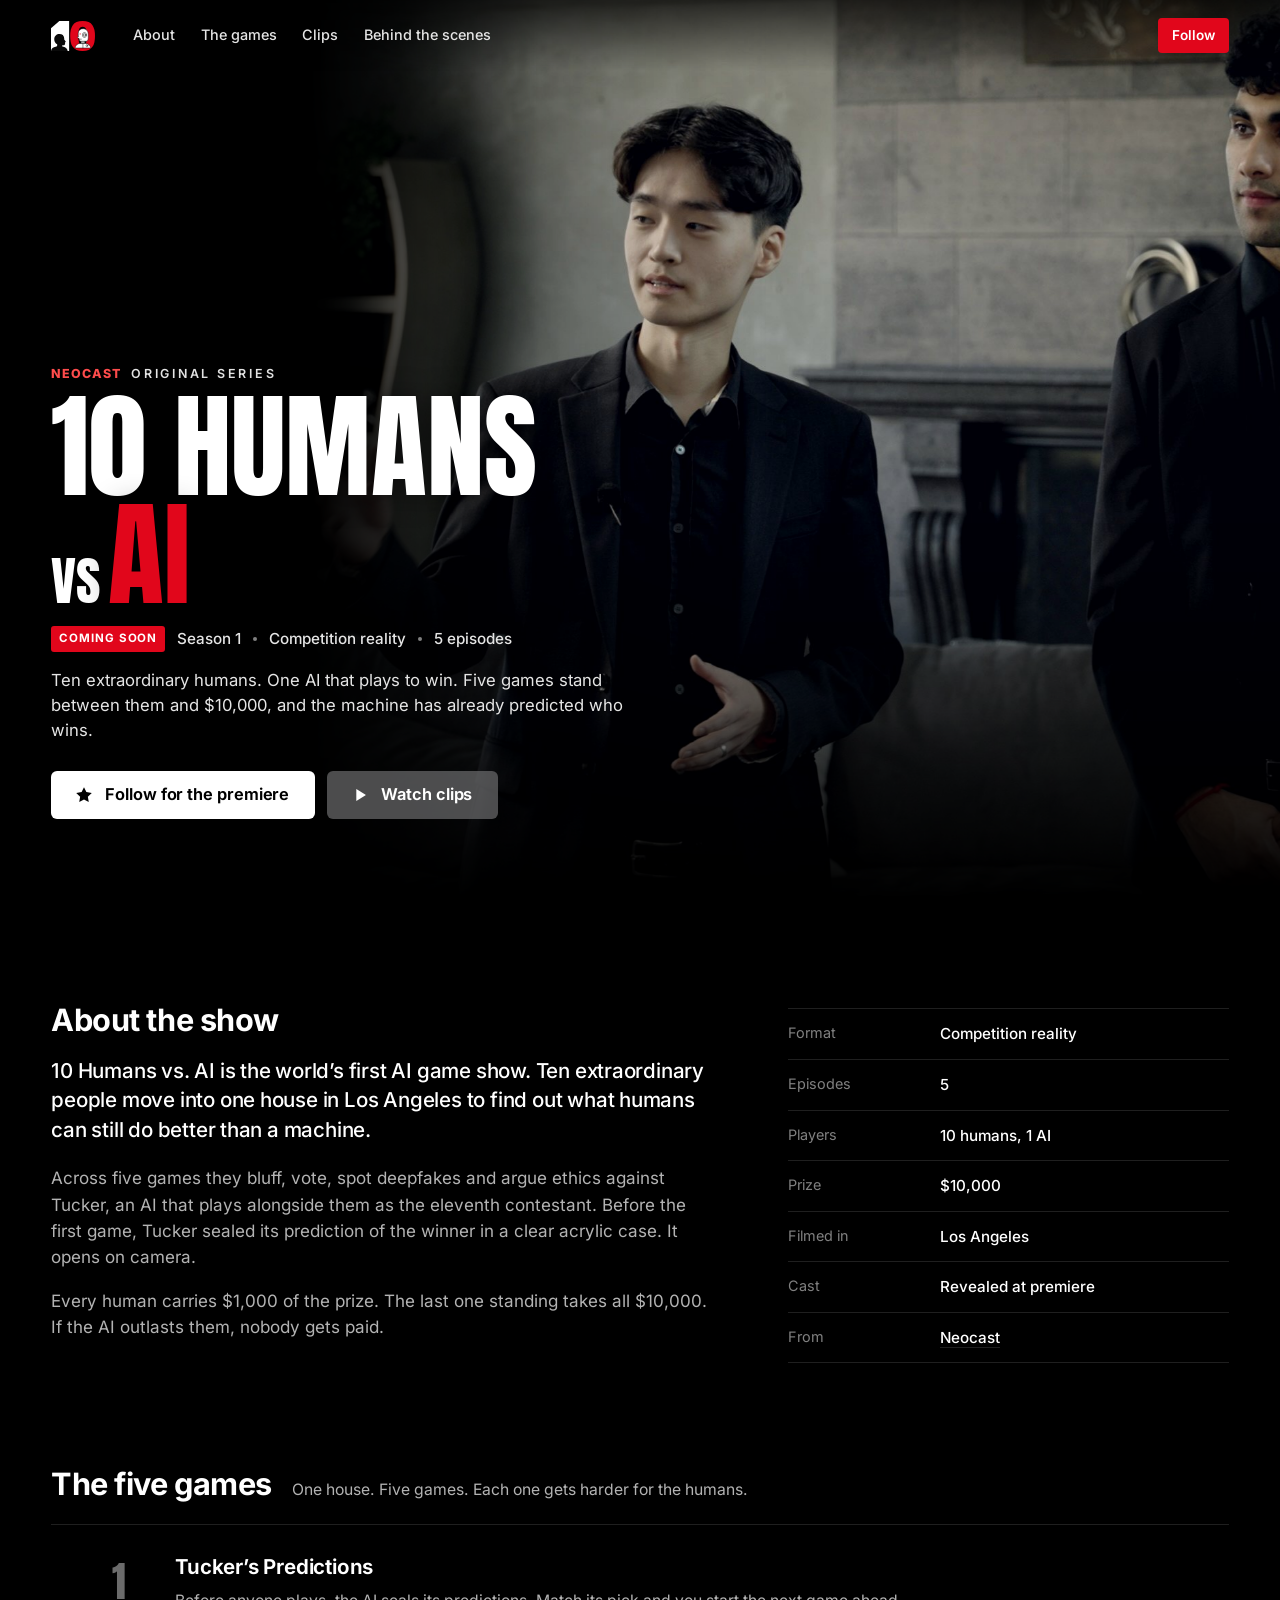
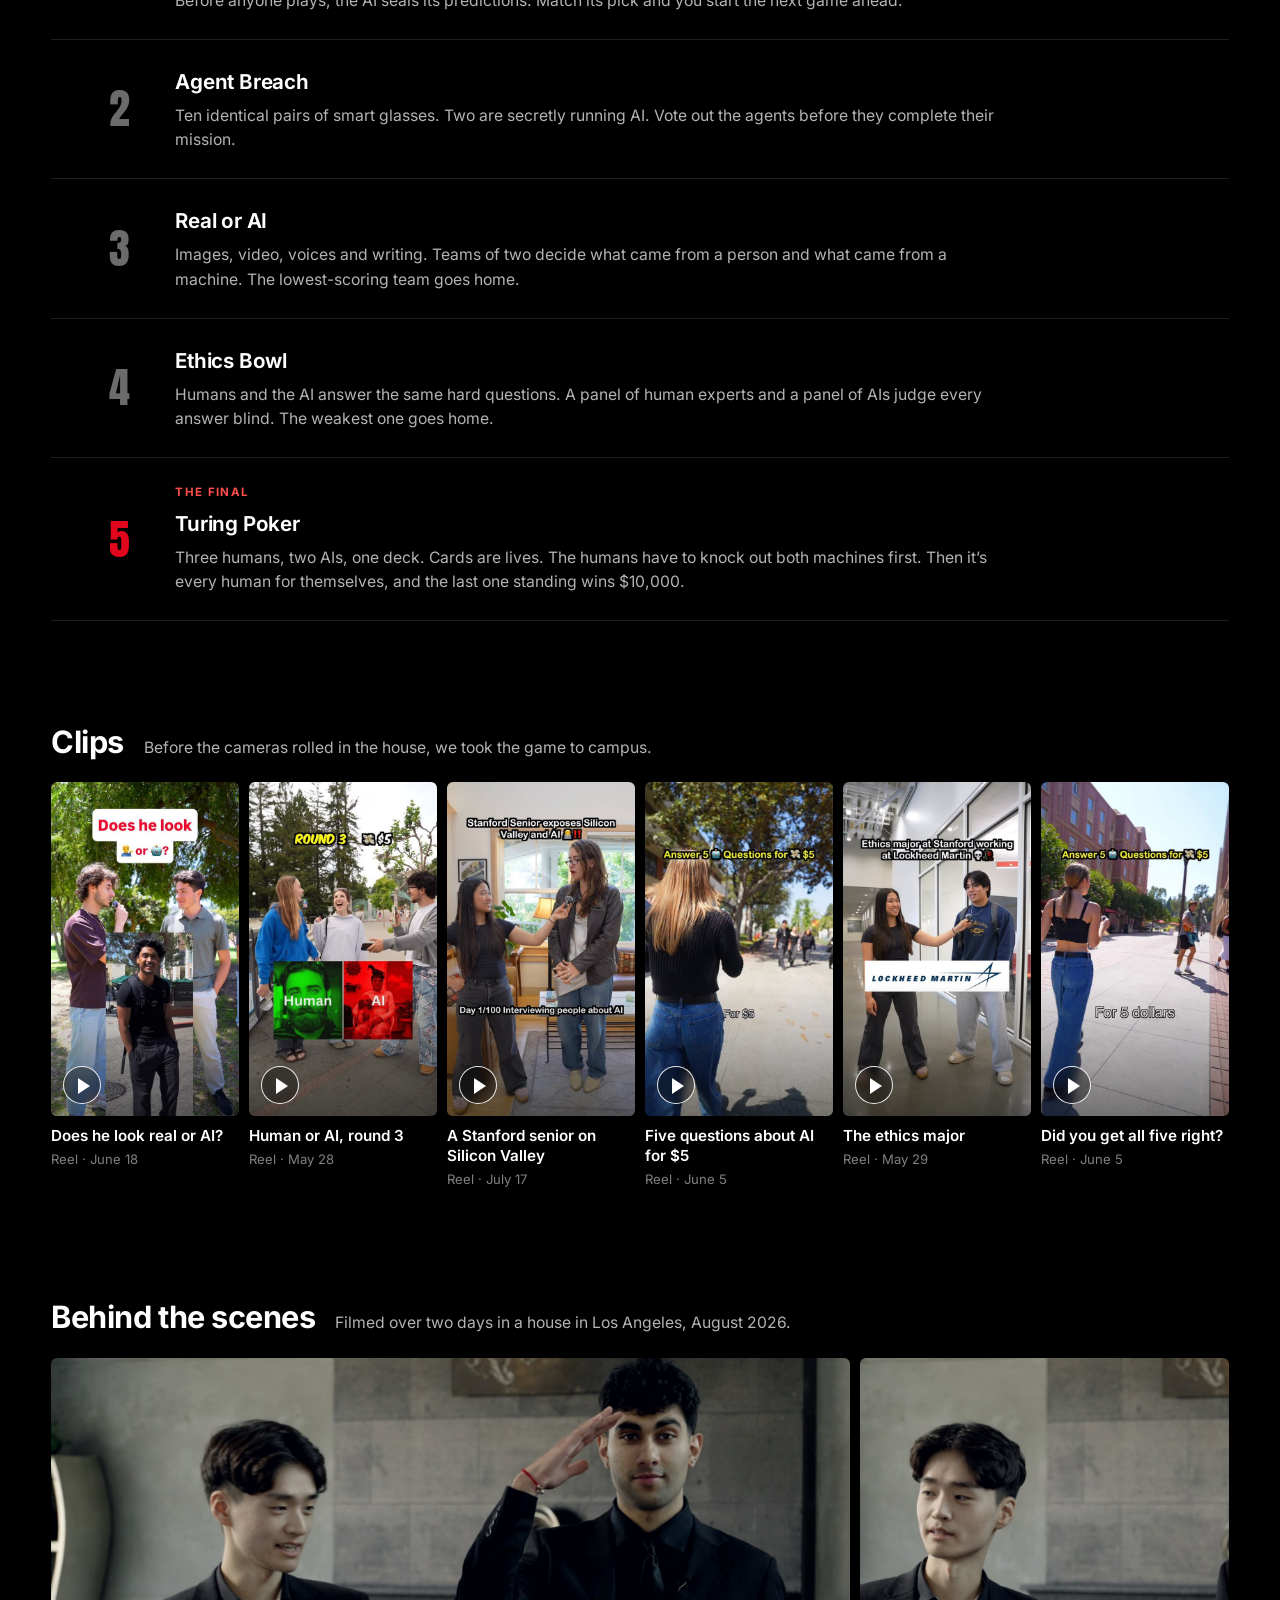
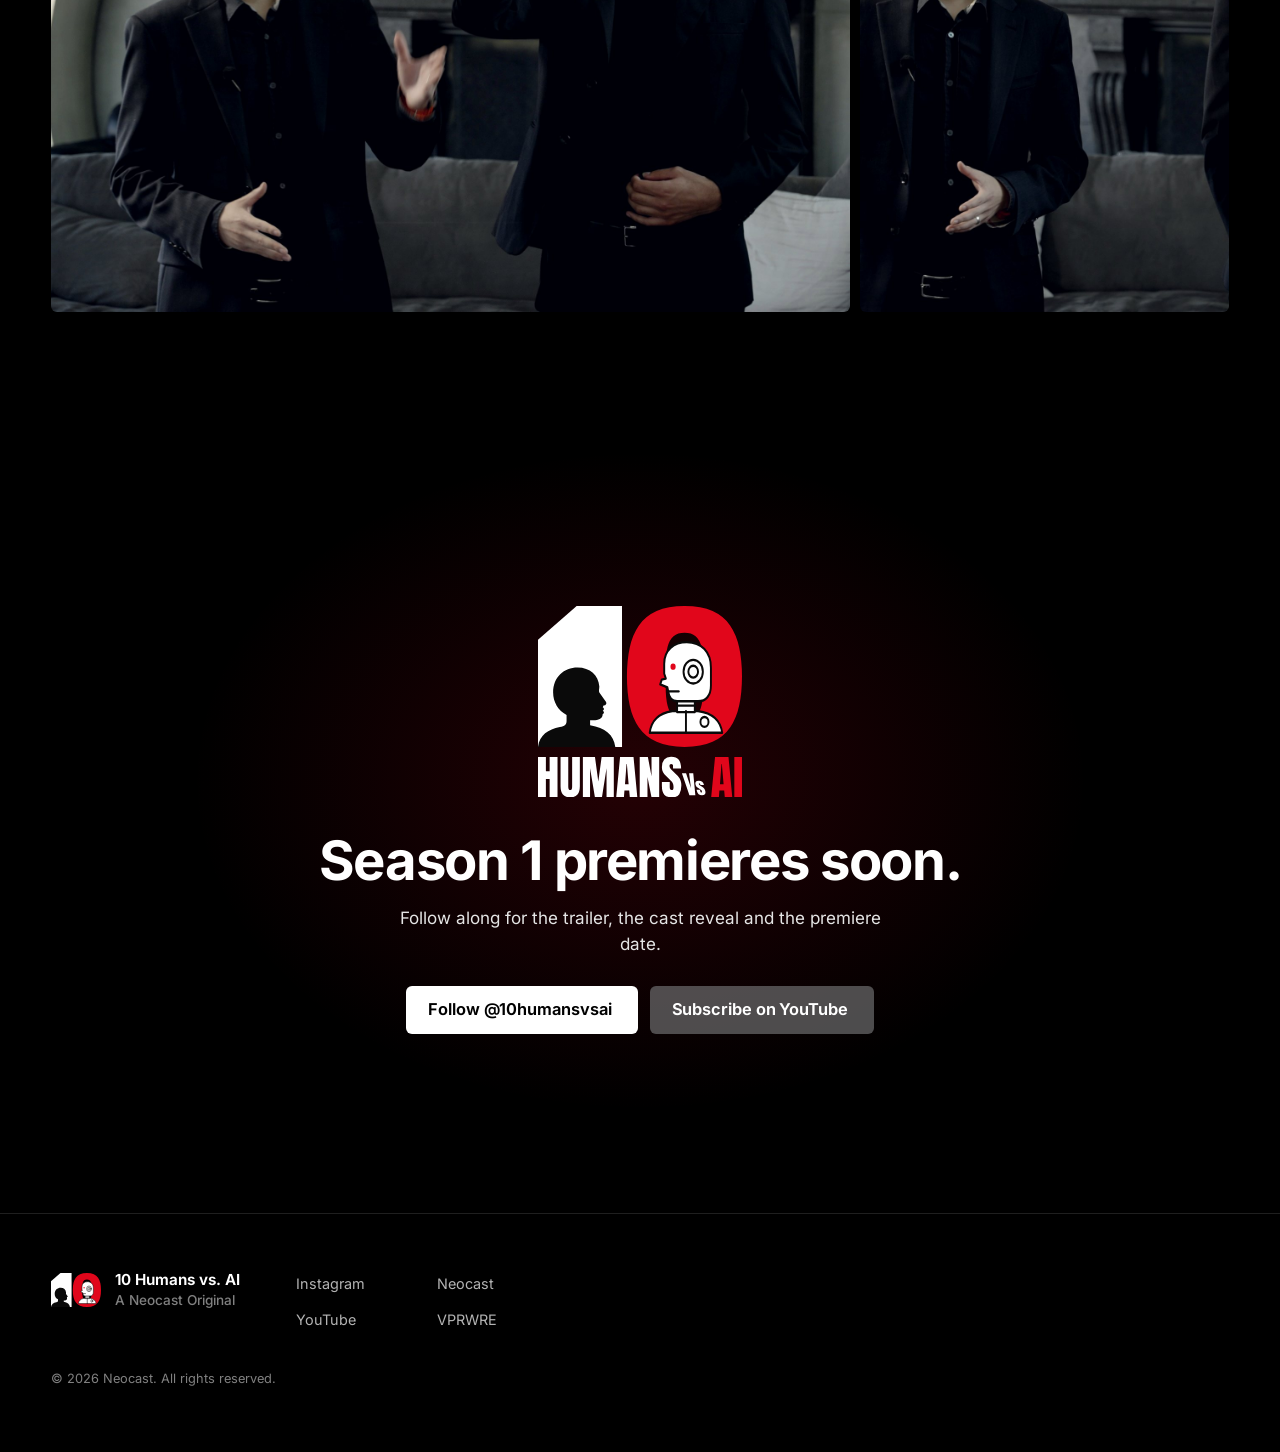
==== commit 5e52ccf3: "Tighten the hero metadata on phones Co-Authored-By: Claude Opus 5.5 <noreply@anthropic.com> Claude-S" ====
--- a/index.html
+++ b/index.html
@@ -62,7 +62,7 @@
       <p class="meta">
         <span class="badge">Coming soon</span>
         <span>Season 1</span><span class="sep" aria-hidden="true"></span>
-        <span>Competition reality</span><span class="sep" aria-hidden="true"></span>
+        <span class="wide-only">Competition reality</span><span class="sep wide-only" aria-hidden="true"></span>
         <span>5 episodes</span>
       </p>
       <p class="logline">Ten extraordinary humans. One AI that plays to win. Five games stand between them and $10,000, and the machine has already predicted who wins.</p>
--- a/assets/site.css
+++ b/assets/site.css
@@ -217,6 +217,7 @@
   .billboard-shade { background: linear-gradient(to top, #000 0%, rgba(0,0,0,.85) 30%, rgba(0,0,0,.2) 62%, rgba(0,0,0,.35) 100%); }
   .billboard-copy { padding-bottom: 40px; }
   .buttons .btn { flex: 1 1 auto; justify-content: center; }
+  .wide-only { display: none; }
   .episodes li { grid-template-columns: 3rem 1fr; padding: 22px 4px; align-items: start; }
   .ep-n { font-size: 2rem; text-align: left; }
   .clip-row { grid-auto-columns: 62%; }
